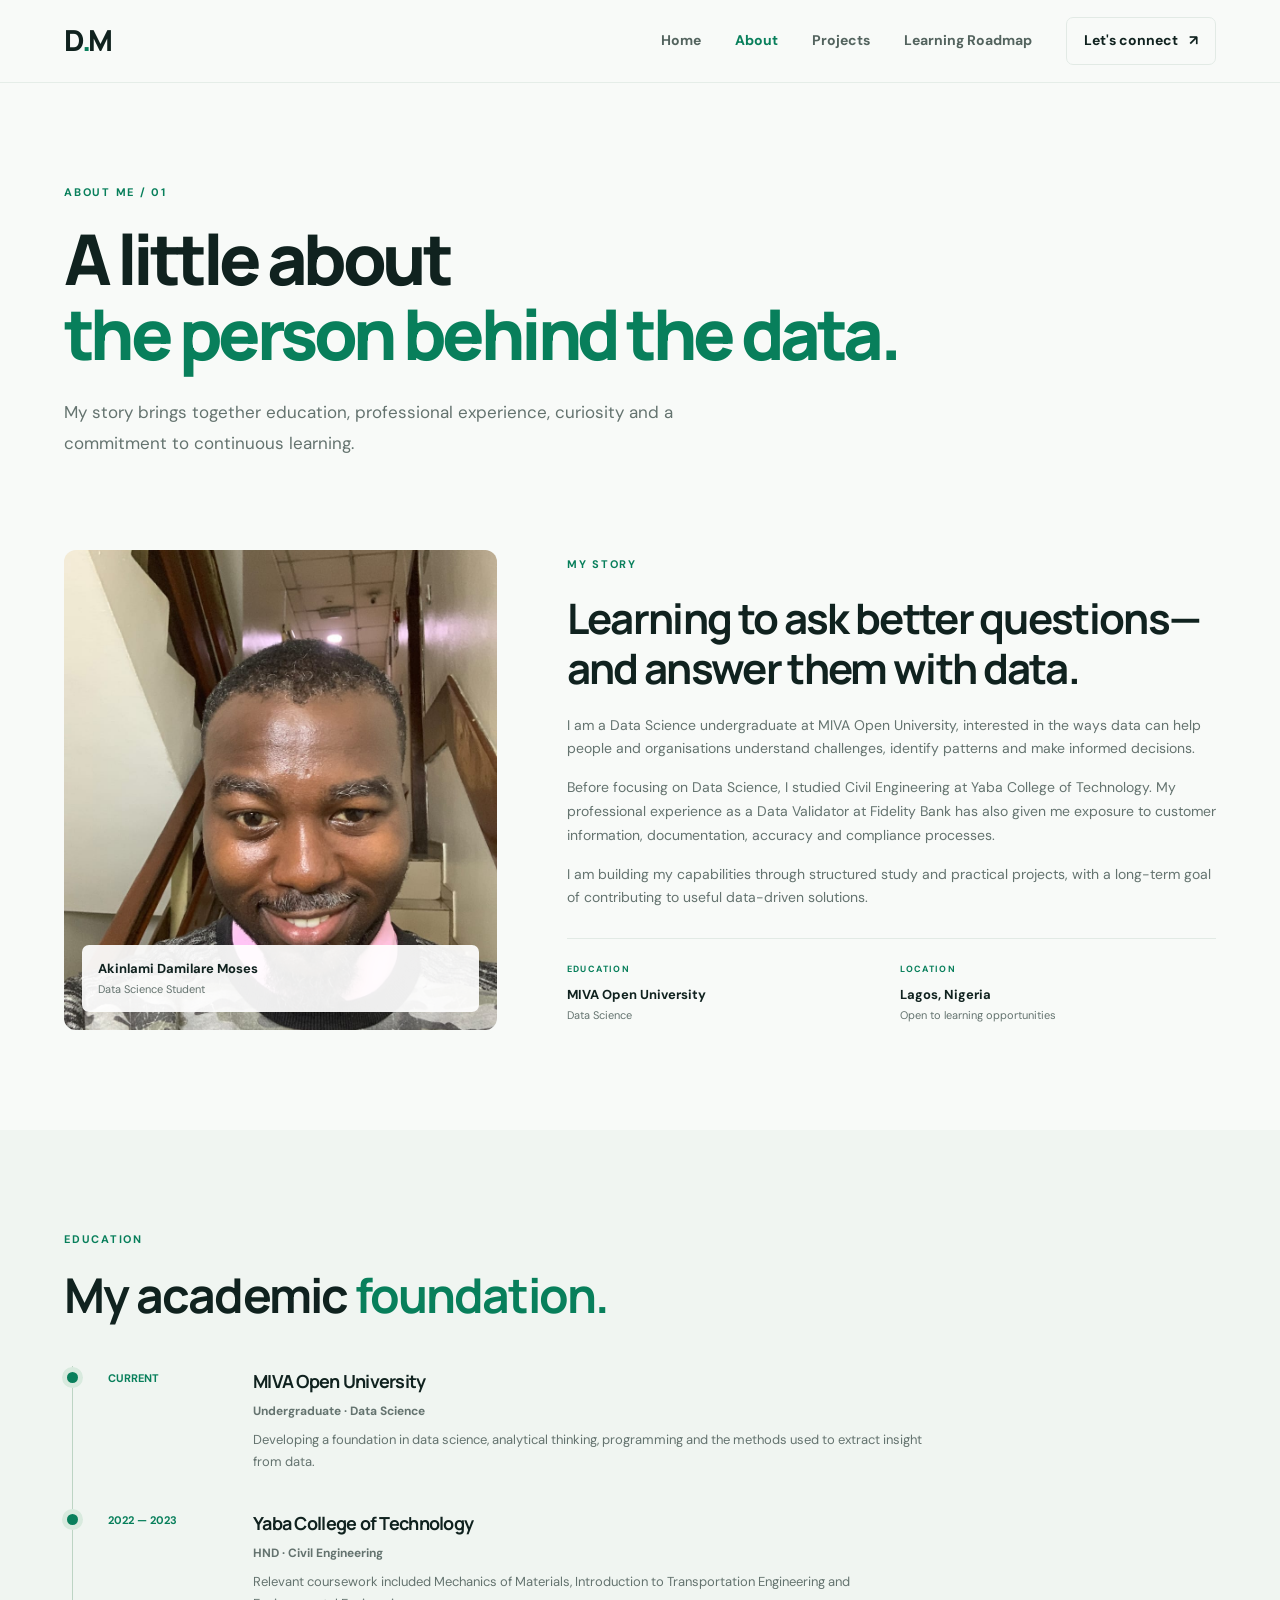
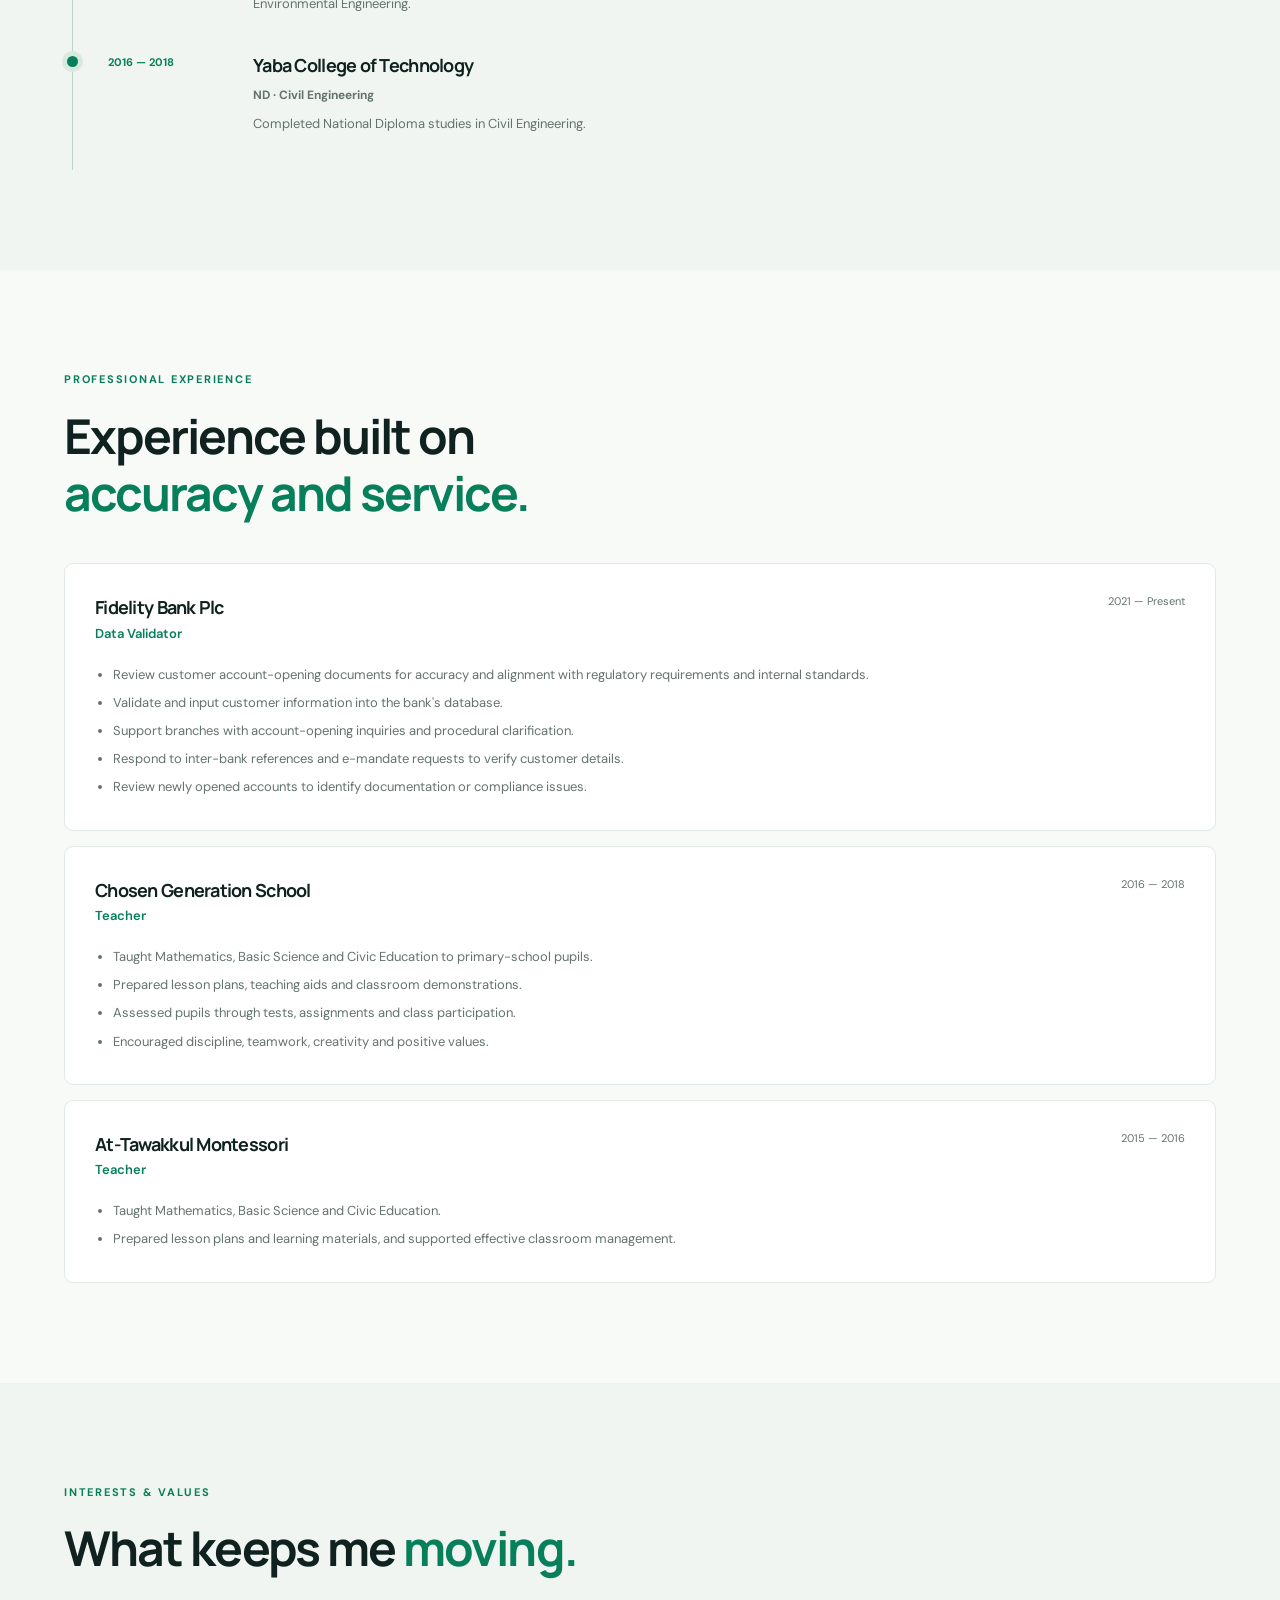
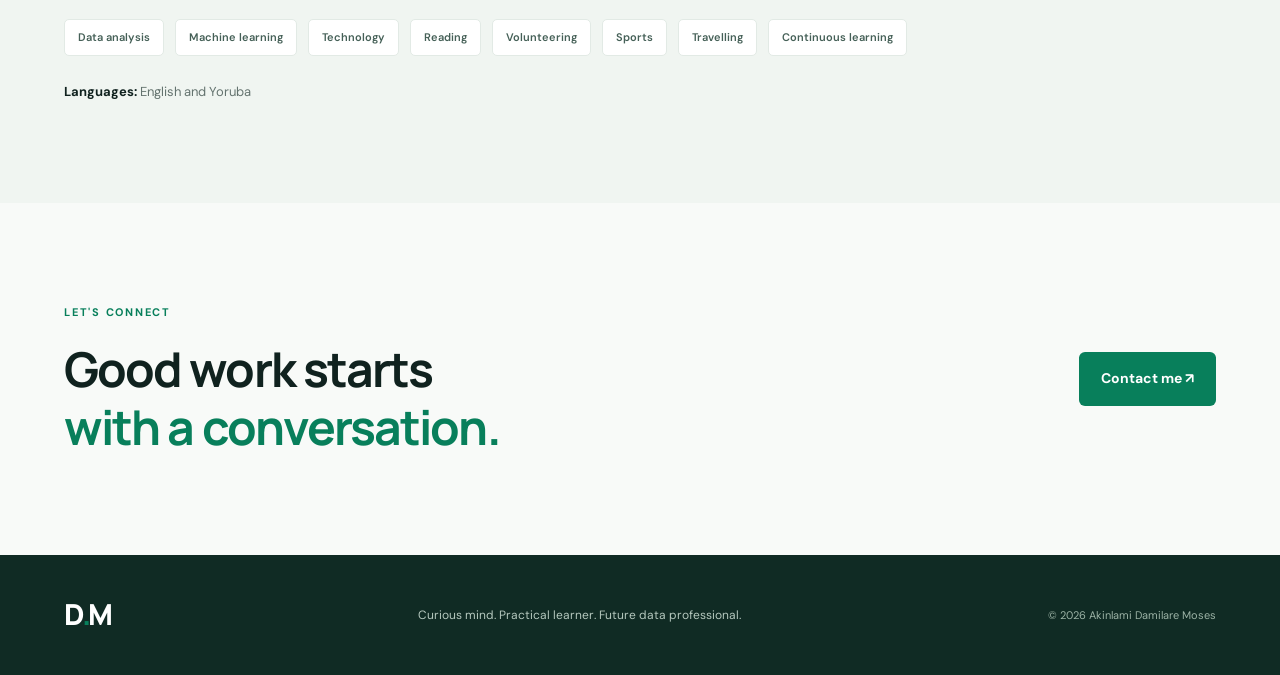
==== about.html @ 0ba582ae "Portfolio" ====
<!DOCTYPE html>
<html lang="en"><head><meta charset="UTF-8"><meta name="viewport" content="width=device-width, initial-scale=1.0">
<title>About | Akinlami Damilare Moses</title><link rel="preconnect" href="https://fonts.googleapis.com"><link rel="preconnect" href="https://fonts.gstatic.com" crossorigin>
<link href="https://fonts.googleapis.com/css2?family=DM+Sans:wght@400;500;600;700&family=Manrope:wght@400;500;600;700;800&display=swap" rel="stylesheet"><link rel="stylesheet" href="css/style.css"></head>
<body><header class="site-header"><div class="container nav-wrap"><a class="brand" href="index.html">D<span>.</span>M</a><button class="menu-toggle" aria-label="Toggle navigation" aria-expanded="false"><span></span><span></span><span></span></button><nav class="main-nav"><a href="index.html">Home</a><a class="active" href="about.html">About</a><a href="projects.html">Projects</a><a href="planner.html">Learning Roadmap</a><a class="nav-cta" href="contact.html">Let's connect <span>↗</span></a></nav></div></header>
<main><section class="page-intro container"><p class="eyebrow">ABOUT ME / 01</p><h1>A little about<br><span>the person behind the data.</span></h1><p class="page-lead">My story brings together education, professional experience, curiosity and a commitment to continuous learning.</p></section>
<section class="section container about-layout"><div class="about-photo"><img src="images/profile.jpg" alt="Akinlami Damilare Moses" onerror="this.style.display='none';this.parentElement.classList.add('photo-placeholder')"><span class="photo-initials">DM</span><div class="photo-caption">Akinlami Damilare Moses <small>Data Science Student</small></div></div><div class="about-copy"><p class="eyebrow">MY STORY</p><h2>Learning to ask better questions—and answer them with data.</h2><p>I am a Data Science undergraduate at MIVA Open University, interested in the ways data can help people and organisations understand challenges, identify patterns and make informed decisions.</p><p>Before focusing on Data Science, I studied Civil Engineering at Yaba College of Technology. My professional experience as a Data Validator at Fidelity Bank has also given me exposure to customer information, documentation, accuracy and compliance processes.</p><p>I am building my capabilities through structured study and practical projects, with a long-term goal of contributing to useful data-driven solutions.</p><div class="quick-facts"><div><small>EDUCATION</small><b>MIVA Open University</b><span>Data Science</span></div><div><small>LOCATION</small><b>Lagos, Nigeria</b><span>Open to learning opportunities</span></div></div></div></section>
<section class="section section-muted"><div class="container"><div class="section-heading"><div><p class="eyebrow">EDUCATION</p><h2>My academic <span>foundation.</span></h2></div></div><div class="timeline">
<article class="timeline-item"><span class="timeline-date">CURRENT</span><div><h3>MIVA Open University</h3><p class="timeline-role">Undergraduate · Data Science</p><p>Developing a foundation in data science, analytical thinking, programming and the methods used to extract insight from data.</p></div></article>
<article class="timeline-item"><span class="timeline-date">2022 — 2023</span><div><h3>Yaba College of Technology</h3><p class="timeline-role">HND · Civil Engineering</p><p>Relevant coursework included Mechanics of Materials, Introduction to Transportation Engineering and Environmental Engineering.</p></div></article>
<article class="timeline-item"><span class="timeline-date">2016 — 2018</span><div><h3>Yaba College of Technology</h3><p class="timeline-role">ND · Civil Engineering</p><p>Completed National Diploma studies in Civil Engineering.</p></div></article>
</div></div></section>
<section class="section container"><div class="section-heading"><div><p class="eyebrow">PROFESSIONAL EXPERIENCE</p><h2>Experience built on<br><span>accuracy and service.</span></h2></div></div>
<div class="experience-list">
<article class="experience-card"><div class="experience-top"><div><h3>Fidelity Bank Plc</h3><p>Data Validator</p></div><span>2021 — Present</span></div><ul><li>Review customer account-opening documents for accuracy and alignment with regulatory requirements and internal standards.</li><li>Validate and input customer information into the bank's database.</li><li>Support branches with account-opening inquiries and procedural clarification.</li><li>Respond to inter-bank references and e-mandate requests to verify customer details.</li><li>Review newly opened accounts to identify documentation or compliance issues.</li></ul></article>
<article class="experience-card"><div class="experience-top"><div><h3>Chosen Generation School</h3><p>Teacher</p></div><span>2016 — 2018</span></div><ul><li>Taught Mathematics, Basic Science and Civic Education to primary-school pupils.</li><li>Prepared lesson plans, teaching aids and classroom demonstrations.</li><li>Assessed pupils through tests, assignments and class participation.</li><li>Encouraged discipline, teamwork, creativity and positive values.</li></ul></article>
<article class="experience-card"><div class="experience-top"><div><h3>At-Tawakkul Montessori</h3><p>Teacher</p></div><span>2015 — 2016</span></div><ul><li>Taught Mathematics, Basic Science and Civic Education.</li><li>Prepared lesson plans and learning materials, and supported effective classroom management.</li></ul></article>
</div></section>
<section class="section section-muted"><div class="container"><div class="section-heading"><div><p class="eyebrow">INTERESTS & VALUES</p><h2>What keeps me <span>moving.</span></h2></div></div><div class="chip-list"><span>Data analysis</span><span>Machine learning</span><span>Technology</span><span>Reading</span><span>Volunteering</span><span>Sports</span><span>Travelling</span><span>Continuous learning</span></div><p class="language-note"><b>Languages:</b> English and Yoruba</p></div></section>
<section class="section container cta-section"><div><p class="eyebrow">LET'S CONNECT</p><h2>Good work starts<br><span>with a conversation.</span></h2></div><a class="button button-primary" href="contact.html">Contact me ↗</a></section></main>
<footer class="site-footer"><div class="container footer-inner"><a class="brand footer-brand" href="index.html">D<span>.</span>M</a><p>Curious mind. Practical learner. Future data professional.</p><small>© <span class="year"></span> Akinlami Damilare Moses</small></div></footer><script src="js/script.js"></script></body></html>
---- css/style.css ----
@import url('https://fonts.googleapis.com/css2?family=DM+Sans:wght@400;500;600;700&family=Manrope:wght@400;500;600;700;800&display=swap');
:root{--ink:#10221f;--muted:#64736f;--green:#087f5b;--green-dark:#075b45;--mint:#eaf5ef;--paper:#f8faf8;--line:#e2eae5;--white:#fff;--amber:#e9a23b;--shadow:0 18px 55px rgba(16,34,31,.08)}
*{box-sizing:border-box;margin:0;padding:0}html{scroll-behavior:smooth}body{font-family:'DM Sans',sans-serif;color:var(--ink);background:var(--paper);line-height:1.7}h1,h2,h3,h4,.brand{font-family:Manrope,sans-serif;letter-spacing:-.04em}a{color:inherit;text-decoration:none}img{display:block;max-width:100%}.container{width:min(1160px,90%);margin-inline:auto}.site-header{position:sticky;top:0;z-index:20;background:rgba(248,250,248,.9);backdrop-filter:blur(18px);border-bottom:1px solid rgba(226,234,229,.8)}.nav-wrap{height:82px;display:flex;align-items:center;justify-content:space-between}.brand{font-size:29px;font-weight:800;color:var(--ink);letter-spacing:-.08em}.brand span{color:var(--green)}.main-nav{display:flex;align-items:center;gap:34px}.main-nav a{font-size:14px;font-weight:700;color:#53635e;transition:.2s}.main-nav a:hover,.main-nav a.active{color:var(--green)}.main-nav .nav-cta{padding:11px 17px;border:1px solid var(--line);border-radius:7px;color:var(--ink)}.nav-cta span,.button span{margin-left:8px}.menu-toggle{display:none;border:0;background:none;padding:8px}.menu-toggle span{display:block;width:24px;height:2px;background:var(--ink);margin:5px}
.hero{min-height:650px;display:grid;grid-template-columns:1.15fr .85fr;align-items:center;gap:60px;padding-block:85px 100px}.eyebrow{font-size:11px;font-weight:700;letter-spacing:.16em;color:var(--green);margin-bottom:19px}.status-dot{display:inline-block;width:8px;height:8px;border-radius:50%;background:#25a56e;margin-right:9px;box-shadow:0 0 0 4px #dcefe4}.hero h1,.page-intro h1{font-size:clamp(46px,6vw,76px);line-height:1.08;font-weight:800;letter-spacing:-.065em}.hero h1 span,.page-intro h1 span,.section-heading h2 span,.about-copy h2 span,.statement-inner h2 span,.cta-section h2 span,.roadmap-intro h2 span,.goals-layout h2 span,.contact-details h2 span,.skills-layout h2 span{color:var(--green)}.hero-lead,.page-lead{max-width:610px;color:var(--muted);font-size:17px;margin-top:25px;line-height:1.85}.hero-lead strong{color:var(--ink)}.hero-actions{display:flex;gap:13px;flex-wrap:wrap;margin-top:32px}.button{display:inline-flex;align-items:center;justify-content:center;padding:14px 21px;border-radius:6px;font-size:14px;font-weight:700;border:1px solid transparent;transition:.25s;cursor:pointer}.button-primary{background:var(--green);color:white}.button-primary:hover{background:var(--green-dark);transform:translateY(-2px);box-shadow:0 10px 24px #087f5b30}.button-secondary{border-color:#cbd8d0;color:var(--ink);background:transparent}.button-secondary:hover{border-color:var(--green);color:var(--green)}.hero-meta{display:flex;gap:15px;align-items:center;margin-top:48px;padding-top:20px;border-top:1px solid var(--line);font-size:12px;color:var(--muted)}.hero-meta b{color:var(--ink);font-weight:600}.hero-visual{position:relative;min-height:440px;display:grid;place-items:center}.photo-frame{position:relative;width:min(350px,78vw);height:410px;border-radius:180px 180px 18px 18px;background:linear-gradient(145deg,#dceee3,#a9cbb7);overflow:hidden;box-shadow:var(--shadow);z-index:2}.photo-frame img{width:100%;height:100%;object-fit:cover}.photo-placeholder{display:grid;place-items:center;background:linear-gradient(145deg,#dceee3,#a9cbb7)}.photo-initials{display:none;font-family:Manrope;font-size:80px;font-weight:800;color:#36785b}.photo-placeholder .photo-initials{display:block}.floating-note{position:absolute;z-index:3;bottom:38px;left:-25px;background:white;padding:15px 19px;border-radius:9px;box-shadow:var(--shadow);display:flex;align-items:center;gap:12px}.note-icon{width:35px;height:35px;border-radius:50%;display:grid;place-items:center;background:var(--mint);color:var(--green);font-size:21px}.floating-note b,.floating-note small{display:block}.floating-note b{font-size:12px}.floating-note small{font-size:10px;color:var(--muted)}.visual-orbit{position:absolute;border:1px solid #cfe0d5;border-radius:50%;z-index:1}.orbit-one{width:430px;height:430px}.orbit-two{width:490px;height:490px;border-style:dashed;opacity:.6}.trust-strip{background:#102b24;color:white}.strip-inner{min-height:82px;display:flex;align-items:center;justify-content:space-between;gap:20px}.strip-inner span{font-size:10px;letter-spacing:.15em;color:#9bb9a8}.strip-inner b{font-size:12px;font-weight:600}.strip-inner i{width:4px;height:4px;background:#4d8a6c;border-radius:50%}
.section{padding-block:100px}.section-heading{display:flex;align-items:end;justify-content:space-between;gap:30px;margin-bottom:42px}.section-heading h2,.roadmap-intro h2,.skills-layout h2,.goals-layout h2{font-size:clamp(34px,4vw,48px);line-height:1.18}.text-link{font-size:13px;color:var(--green);font-weight:700;padding-bottom:7px}.intro-grid{display:grid;grid-template-columns:repeat(3,1fr);gap:18px}.feature-card{background:white;border:1px solid var(--line);padding:30px;border-radius:10px;min-height:310px;box-shadow:0 8px 30px rgba(16,34,31,.035);transition:.25s}.feature-card:hover,.experience-card:hover{transform:translateY(-5px);box-shadow:var(--shadow)}.feature-dark{background:#102b24;color:white;border-color:#102b24}.card-index{font-size:10px;letter-spacing:.14em;color:#8ca79a}.feature-dark .card-index{color:#9cb6a8}.feature-symbol{font-size:38px;color:#b9d9c6;margin:28px 0 15px}.green-symbol{color:var(--green)}.amber-symbol{color:var(--amber)}.feature-card h3{font-size:20px;margin-bottom:12px}.feature-card p{font-size:13px;color:var(--muted);line-height:1.8}.feature-dark p{color:#c1d1c9}.feature-card a{display:inline-block;margin-top:23px;font-size:12px;font-weight:700;color:var(--green)}.feature-dark a{color:#b9d9c6}.statement-section{background:var(--mint);padding:95px 0}.statement-inner{max-width:850px}.statement-inner h2{font-size:clamp(30px,4vw,47px);line-height:1.3;letter-spacing:-.045em}.statement-inner>p:last-child{margin-top:20px;color:var(--muted);max-width:620px}.cta-section{display:flex;justify-content:space-between;align-items:center;gap:30px}.cta-section h2{font-size:clamp(34px,4vw,48px);line-height:1.2}
.site-footer{background:#102b24;color:white;padding:35px 0}.footer-inner{display:flex;align-items:center;justify-content:space-between;gap:20px}.footer-brand{color:white}.footer-inner p{font-size:12px;color:#b5c8be}.footer-inner small{font-size:11px;color:#9bb2a5}
.page-intro{padding-block:100px 65px}.page-intro h1{font-size:clamp(43px,6vw,70px)}.page-lead{max-width:670px}.about-layout{display:grid;grid-template-columns:.8fr 1.2fr;gap:70px;align-items:center;padding-top:25px}.about-photo{height:480px;position:relative;background:linear-gradient(145deg,#dceee3,#a9cbb7);border-radius:12px;overflow:hidden}.about-photo img{width:100%;height:100%;object-fit:cover}.about-photo .photo-initials{position:absolute;inset:0;display:none;place-items:center;font-size:100px}.about-photo.photo-placeholder .photo-initials{display:grid}.photo-caption{position:absolute;bottom:18px;left:18px;right:18px;padding:13px 16px;background:#ffffffeb;border-radius:7px;font-weight:700;font-size:13px}.photo-caption small{display:block;font-size:11px;font-weight:400;color:var(--muted)}.about-copy h2{font-size:clamp(30px,3.5vw,42px);line-height:1.2;margin-bottom:20px}.about-copy>p:not(.eyebrow){color:var(--muted);font-size:14px;margin-bottom:15px}.quick-facts{display:grid;grid-template-columns:1fr 1fr;gap:18px;margin-top:28px;padding-top:23px;border-top:1px solid var(--line)}.quick-facts small,.quick-facts b,.quick-facts span{display:block}.quick-facts small{font-size:9px;letter-spacing:.15em;color:var(--green);font-weight:700}.quick-facts b{font-size:13px;margin-top:6px}.quick-facts span{font-size:11px;color:var(--muted)}
.section-muted{background:#f0f5f1}.timeline{max-width:850px;border-left:1px solid #bdd4c4;margin-left:8px}.timeline-item{position:relative;padding:0 0 35px 35px;display:grid;grid-template-columns:125px 1fr;gap:20px}.timeline-item:before{content:'';position:absolute;left:-6px;top:6px;width:11px;height:11px;border-radius:50%;background:var(--green);box-shadow:0 0 0 5px #d8eade}.timeline-date{font-size:11px;font-weight:700;color:var(--green);padding-top:3px}.timeline-item h3,.experience-card h3{font-size:18px}.timeline-role{font-size:12px;font-weight:700;color:var(--muted);margin:4px 0 8px}.timeline-item p:last-child{font-size:13px;color:var(--muted)}.experience-list{display:grid;gap:15px}.experience-card{background:white;border:1px solid var(--line);padding:28px 30px;border-radius:9px;transition:.25s}.experience-top{display:flex;justify-content:space-between;gap:20px;margin-bottom:16px}.experience-top p{font-size:13px;color:var(--green);font-weight:600}.experience-top>span{font-size:11px;color:var(--muted);white-space:nowrap}.experience-card ul{padding-left:18px;color:var(--muted);font-size:13px}.experience-card li{padding:3px 0}.chip-list{display:flex;flex-wrap:wrap;gap:11px}.chip-list span,.tags span{padding:8px 13px;border-radius:5px;background:white;border:1px solid var(--line);font-size:11px;color:#456057;font-weight:600}.language-note{margin-top:25px;color:var(--muted);font-size:13px}.language-note b{color:var(--ink)}
.project-list{padding-top:20px;display:grid;gap:25px}.project-card{display:grid;grid-template-columns:.8fr 1.2fr;background:white;border:1px solid var(--line);border-radius:11px;overflow:hidden;box-shadow:0 8px 30px rgba(16,34,31,.035)}.project-visual{min-height:330px;position:relative;display:grid;place-items:center;overflow:hidden}.visual-loan{background:#e8f1eb}.visual-air{background:#eaf0f4}.visual-student{background:#f2eee5}.visual-label{position:absolute;top:20px;left:22px;font-size:9px;letter-spacing:.14em;font-weight:700;color:#577166}.visual-caption{position:absolute;bottom:20px;left:22px;font-family:Manrope;font-weight:800;font-size:24px;letter-spacing:-.05em;color:#27483b}.mock-chart{height:170px;width:65%;display:flex;align-items:end;justify-content:space-around;position:relative;border-bottom:1px solid #aac3b2}.chart-bar{width:13%;background:#4d9470;border-radius:4px 4px 0 0}.b1{height:35%}.b2{height:60%}.b3{height:48%}.b4{height:82%}.b5{height:68%}.chart-line{position:absolute;width:100%;height:2px;background:#e6a64b;top:40%;transform:rotate(-10deg)}.air-graphic{width:190px;height:190px;border:1px solid #b6cbd3;border-radius:50%;display:grid;place-items:center;position:relative}.air-ring{position:absolute;inset:18px;border:1px dashed #86aab8;border-radius:50%}.air-core{width:85px;height:85px;background:#3b7184;color:white;border-radius:50%;display:grid;place-items:center;font-family:Manrope;font-size:22px;font-weight:800}.air-point{position:absolute;width:12px;height:12px;border-radius:50%;background:#e5a24d}.p1{top:20px;left:50px}.p2{right:15px;top:85px}.p3{bottom:25px;left:38px}.dashboard-mock{width:75%;background:white;border-radius:8px;padding:13px;box-shadow:0 12px 30px #5b57401c}.dash-top{display:flex;gap:5px;margin-bottom:15px}.dash-top i{width:6px;height:6px;background:#9db5a4;border-radius:50%}.dash-metrics{display:flex;gap:8px}.dash-metrics b{height:42px;flex:1;background:#e4eee6;border-radius:4px}.dash-bottom{display:flex;gap:14px;margin-top:12px;height:100px}.dash-bars{flex:1;display:flex;align-items:end;gap:7px;border-bottom:1px solid #dce5de}.dash-bars i{flex:1;background:#5b9b75;border-radius:3px 3px 0 0}.dash-bars i:nth-child(1){height:45%}.dash-bars i:nth-child(2){height:75%}.dash-bars i:nth-child(3){height:55%}.dash-bars i:nth-child(4){height:90%}.dash-bars i:nth-child(5){height:68%}.dash-donut{width:85px;height:85px;border-radius:50%;background:conic-gradient(#478d68 0 68%,#e9bd73 68% 84%,#dce8de 84%)}.project-content{padding:38px 40px;align-self:center}.project-content h2{font-size:30px;line-height:1.2;margin-bottom:15px}.project-content>p:not(.eyebrow){font-size:13px;color:var(--muted);line-height:1.85}.tags{display:flex;flex-wrap:wrap;gap:8px;margin-top:20px}.tags span{background:var(--mint);border:0;color:#35644d}.project-links{display:flex;justify-content:space-between;align-items:center;gap:15px;border-top:1px solid var(--line);margin-top:25px;padding-top:16px}.project-links span{font-size:10px;color:#8a9690}.project-links a{font-size:11px;color:var(--green);font-weight:700}.skills-layout,.goals-layout{display:grid;grid-template-columns:.8fr 1.2fr;gap:70px;align-items:start}.muted-copy{color:var(--muted);font-size:14px;margin-top:20px;max-width:430px}.skill-groups{display:grid;grid-template-columns:1fr 1fr;gap:25px}.skill-groups>div{border-top:2px solid #bdd7c5;padding-top:15px}.skill-groups h3{font-size:14px;margin-bottom:7px}.skill-groups p{font-size:12px;color:var(--muted)}.future-panel{background:var(--mint);padding:45px;border-radius:10px;max-width:850px}.future-panel h2{font-size:30px;margin-bottom:10px}.future-panel>p:last-child{font-size:14px;color:var(--muted);max-width:680px}
.roadmap-intro{display:flex;justify-content:space-between;align-items:end;gap:50px;margin-bottom:45px}.roadmap-intro>p{max-width:370px;color:var(--muted);font-size:13px}.roadmap-list{border-top:1px solid var(--line)}.roadmap-step{display:grid;grid-template-columns:90px 1fr;gap:25px;padding:30px 0;border-bottom:1px solid var(--line)}.step-number{font-family:Manrope;font-size:38px;font-weight:800;color:#b6d0be;letter-spacing:-.06em}.step-status{font-size:9px;letter-spacing:.15em;font-weight:700;color:var(--green)}.step-body h3{font-size:22px;margin:5px 0}.step-body>p{font-size:13px;color:var(--muted);max-width:680px}.step-body .tags{margin-top:13px}.principle-grid{display:grid;grid-template-columns:1fr 1fr;gap:28px}.principle-grid article{background:white;padding:23px;border-radius:8px;border:1px solid var(--line)}.principle-grid b{font-size:11px;color:var(--green)}.principle-grid h3{font-size:17px;margin:7px 0}.principle-grid p{font-size:12px;color:var(--muted)}
.contact-layout{display:grid;grid-template-columns:.8fr 1.2fr;gap:70px;align-items:start;padding-top:20px}.contact-details h2{font-size:42px;line-height:1.15}.contact-detail{display:flex;align-items:center;gap:15px;padding:19px 0;border-bottom:1px solid var(--line)}.detail-icon{width:39px;height:39px;border-radius:7px;background:var(--mint);color:var(--green);display:grid;place-items:center;font-size:18px}.contact-detail>span:nth-child(2){flex:1}.contact-detail small,.contact-detail b{display:block}.contact-detail small{font-size:9px;letter-spacing:.13em;color:var(--muted)}.contact-detail b{font-size:12px;overflow-wrap:anywhere}.contact-detail>span:last-child{color:var(--green)}.availability-note{margin-top:25px;font-size:11px;color:var(--muted)}.contact-form{background:white;border:1px solid var(--line);border-radius:10px;padding:35px;box-shadow:var(--shadow)}.contact-form h2{font-size:24px;margin-bottom:25px}.contact-form label{display:block;font-size:11px;font-weight:700;margin:15px 0 6px}.contact-form input,.contact-form textarea{width:100%;border:1px solid #dce5de;border-radius:5px;padding:13px 14px;font:13px 'DM Sans',sans-serif;background:#fbfcfb;outline:none;resize:vertical}.contact-form input:focus,.contact-form textarea:focus{border-color:var(--green);box-shadow:0 0 0 3px #087f5b12}.form-submit{width:100%;margin-top:18px}.form-hint{font-size:10px;color:#8a9690;text-align:center;margin-top:10px}
@media(max-width:900px){.hero{grid-template-columns:1fr 1fr;gap:25px}.hero h1{font-size:54px}.intro-grid{grid-template-columns:1fr 1fr}.feature-card:last-child{grid-column:span 2}.about-layout,.skills-layout,.goals-layout,.contact-layout{gap:35px}.project-card{grid-template-columns:.85fr 1.15fr}.project-content{padding:28px}.strip-inner{flex-wrap:wrap;justify-content:center;padding-block:18px}.strip-inner span{width:100%;text-align:center}}
@media(max-width:700px){.nav-wrap{height:70px}.menu-toggle{display:block}.main-nav{display:none;position:absolute;top:70px;left:0;right:0;background:var(--paper);padding:20px 5%;border-bottom:1px solid var(--line);flex-direction:column;align-items:stretch;gap:18px}.main-nav.open{display:flex}.main-nav .nav-cta{text-align:center}.hero{grid-template-columns:1fr;padding-block:65px 80px;text-align:left}.hero-visual{min-height:390px;grid-row:1}.photo-frame{height:350px;width:290px}.orbit-one{width:360px;height:360px}.orbit-two{width:400px;height:400px}.floating-note{left:0;bottom:18px}.hero h1{font-size:clamp(43px,12vw,58px)}.hero-meta{align-items:flex-start;flex-direction:column;gap:4px;margin-top:30px}.section{padding-block:70px}.section-heading,.cta-section,.roadmap-intro{align-items:flex-start;flex-direction:column}.intro-grid{grid-template-columns:1fr}.feature-card:last-child{grid-column:auto}.page-intro{padding-block:70px 35px}.about-layout,.skills-layout,.goals-layout,.contact-layout{grid-template-columns:1fr}.about-photo{height:420px;max-width:420px;width:100%;margin:auto}.timeline-item{grid-template-columns:1fr;gap:5px}.project-card{grid-template-columns:1fr}.project-visual{min-height:260px}.project-content{padding:27px 23px}.skill-groups{grid-template-columns:1fr 1fr}.roadmap-step{grid-template-columns:55px 1fr;gap:15px}.step-number{font-size:29px}.principle-grid{grid-template-columns:1fr 1fr}.footer-inner{flex-direction:column;text-align:center}.quick-facts{grid-template-columns:1fr 1fr}}
@media(max-width:420px){.hero-visual{min-height:350px}.photo-frame{height:315px;width:255px}.orbit-one{width:310px;height:310px}.orbit-two{width:340px;height:340px}.floating-note{left:-5px}.hero-actions{flex-direction:column;align-items:stretch}.button{width:100%}.hero-meta b{font-size:11px}.skill-groups,.principle-grid{grid-template-columns:1fr}.experience-top{flex-direction:column;gap:5px}.project-links{align-items:flex-start;flex-direction:column}.contact-form{padding:25px 20px}.future-panel{padding:30px 23px}}
@media(prefers-reduced-motion:reduce){html{scroll-behavior:auto}*,*::before,*::after{animation-duration:.01ms!important;transition-duration:.01ms!important}}
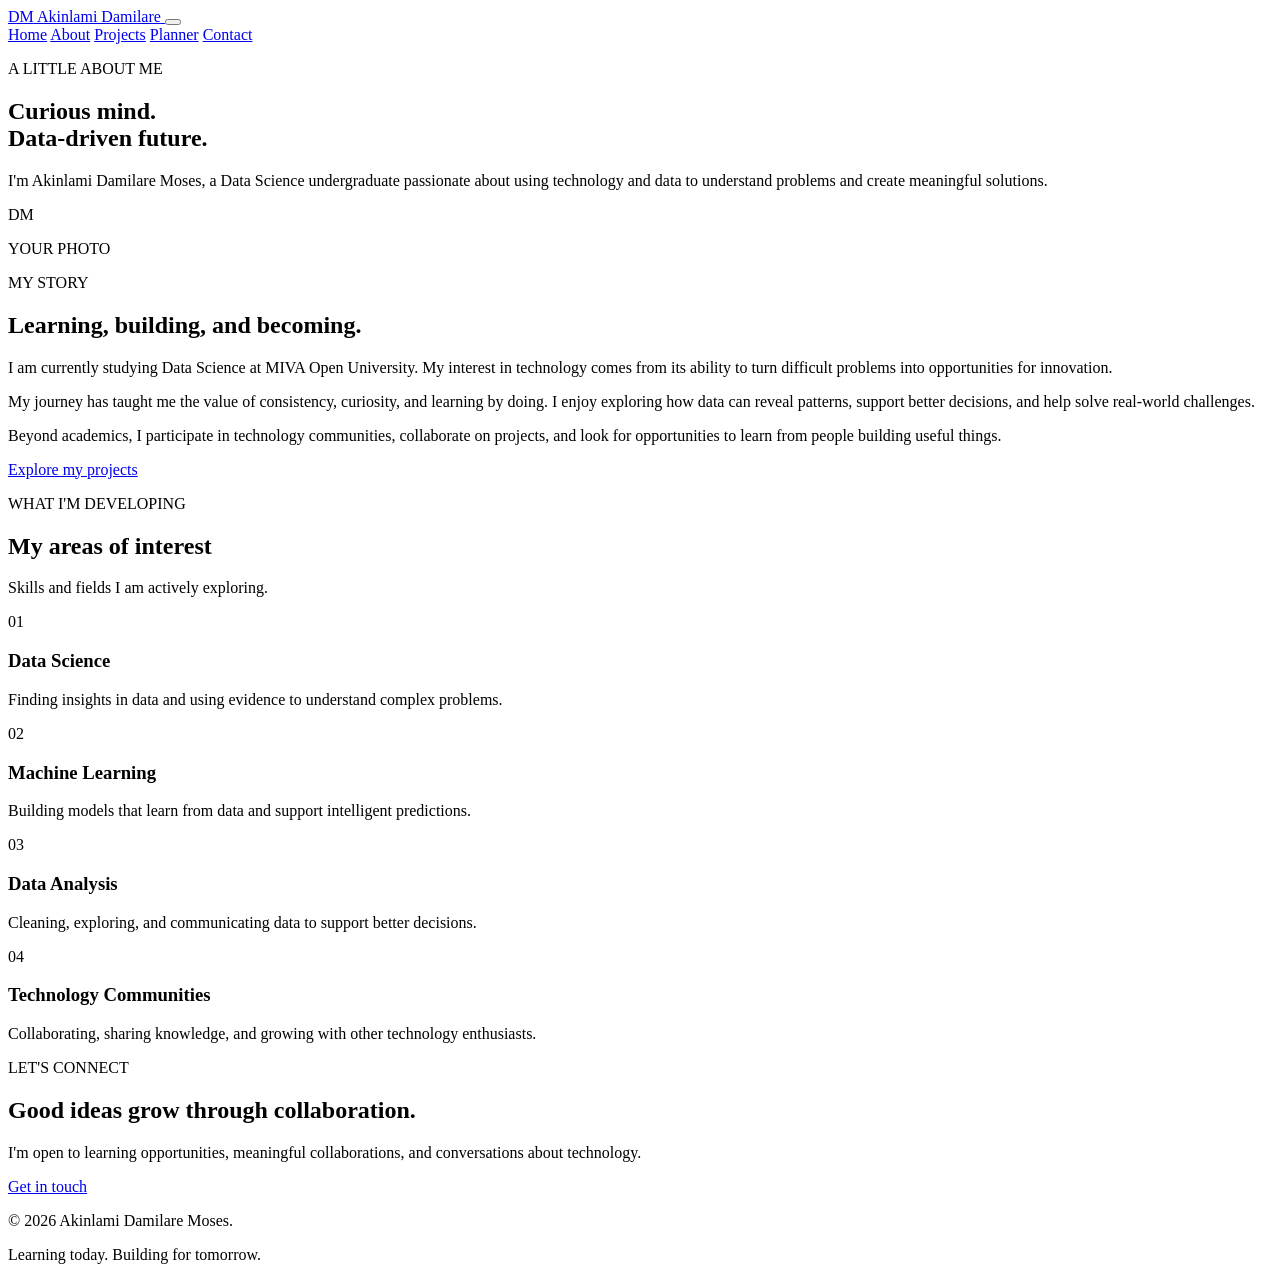
==== commit b8d14906: "Portfolio" ====
--- a/about.html
+++ b/about.html
@@ -1,21 +1,149 @@
+
 <!DOCTYPE html>
-<html lang="en"><head><meta charset="UTF-8"><meta name="viewport" content="width=device-width, initial-scale=1.0">
-<title>About | Akinlami Damilare Moses</title><link rel="preconnect" href="https://fonts.googleapis.com"><link rel="preconnect" href="https://fonts.gstatic.com" crossorigin>
-<link href="https://fonts.googleapis.com/css2?family=DM+Sans:wght@400;500;600;700&family=Manrope:wght@400;500;600;700;800&display=swap" rel="stylesheet"><link rel="stylesheet" href="css/style.css"></head>
-<body><header class="site-header"><div class="container nav-wrap"><a class="brand" href="index.html">D<span>.</span>M</a><button class="menu-toggle" aria-label="Toggle navigation" aria-expanded="false"><span></span><span></span><span></span></button><nav class="main-nav"><a href="index.html">Home</a><a class="active" href="about.html">About</a><a href="projects.html">Projects</a><a href="planner.html">Learning Roadmap</a><a class="nav-cta" href="contact.html">Let's connect <span>↗</span></a></nav></div></header>
-<main><section class="page-intro container"><p class="eyebrow">ABOUT ME / 01</p><h1>A little about<br><span>the person behind the data.</span></h1><p class="page-lead">My story brings together education, professional experience, curiosity and a commitment to continuous learning.</p></section>
-<section class="section container about-layout"><div class="about-photo"><img src="images/profile.jpg" alt="Akinlami Damilare Moses" onerror="this.style.display='none';this.parentElement.classList.add('photo-placeholder')"><span class="photo-initials">DM</span><div class="photo-caption">Akinlami Damilare Moses <small>Data Science Student</small></div></div><div class="about-copy"><p class="eyebrow">MY STORY</p><h2>Learning to ask better questions—and answer them with data.</h2><p>I am a Data Science undergraduate at MIVA Open University, interested in the ways data can help people and organisations understand challenges, identify patterns and make informed decisions.</p><p>Before focusing on Data Science, I studied Civil Engineering at Yaba College of Technology. My professional experience as a Data Validator at Fidelity Bank has also given me exposure to customer information, documentation, accuracy and compliance processes.</p><p>I am building my capabilities through structured study and practical projects, with a long-term goal of contributing to useful data-driven solutions.</p><div class="quick-facts"><div><small>EDUCATION</small><b>MIVA Open University</b><span>Data Science</span></div><div><small>LOCATION</small><b>Lagos, Nigeria</b><span>Open to learning opportunities</span></div></div></div></section>
-<section class="section section-muted"><div class="container"><div class="section-heading"><div><p class="eyebrow">EDUCATION</p><h2>My academic <span>foundation.</span></h2></div></div><div class="timeline">
-<article class="timeline-item"><span class="timeline-date">CURRENT</span><div><h3>MIVA Open University</h3><p class="timeline-role">Undergraduate · Data Science</p><p>Developing a foundation in data science, analytical thinking, programming and the methods used to extract insight from data.</p></div></article>
-<article class="timeline-item"><span class="timeline-date">2022 — 2023</span><div><h3>Yaba College of Technology</h3><p class="timeline-role">HND · Civil Engineering</p><p>Relevant coursework included Mechanics of Materials, Introduction to Transportation Engineering and Environmental Engineering.</p></div></article>
-<article class="timeline-item"><span class="timeline-date">2016 — 2018</span><div><h3>Yaba College of Technology</h3><p class="timeline-role">ND · Civil Engineering</p><p>Completed National Diploma studies in Civil Engineering.</p></div></article>
-</div></div></section>
-<section class="section container"><div class="section-heading"><div><p class="eyebrow">PROFESSIONAL EXPERIENCE</p><h2>Experience built on<br><span>accuracy and service.</span></h2></div></div>
-<div class="experience-list">
-<article class="experience-card"><div class="experience-top"><div><h3>Fidelity Bank Plc</h3><p>Data Validator</p></div><span>2021 — Present</span></div><ul><li>Review customer account-opening documents for accuracy and alignment with regulatory requirements and internal standards.</li><li>Validate and input customer information into the bank's database.</li><li>Support branches with account-opening inquiries and procedural clarification.</li><li>Respond to inter-bank references and e-mandate requests to verify customer details.</li><li>Review newly opened accounts to identify documentation or compliance issues.</li></ul></article>
-<article class="experience-card"><div class="experience-top"><div><h3>Chosen Generation School</h3><p>Teacher</p></div><span>2016 — 2018</span></div><ul><li>Taught Mathematics, Basic Science and Civic Education to primary-school pupils.</li><li>Prepared lesson plans, teaching aids and classroom demonstrations.</li><li>Assessed pupils through tests, assignments and class participation.</li><li>Encouraged discipline, teamwork, creativity and positive values.</li></ul></article>
-<article class="experience-card"><div class="experience-top"><div><h3>At-Tawakkul Montessori</h3><p>Teacher</p></div><span>2015 — 2016</span></div><ul><li>Taught Mathematics, Basic Science and Civic Education.</li><li>Prepared lesson plans and learning materials, and supported effective classroom management.</li></ul></article>
-</div></section>
-<section class="section section-muted"><div class="container"><div class="section-heading"><div><p class="eyebrow">INTERESTS & VALUES</p><h2>What keeps me <span>moving.</span></h2></div></div><div class="chip-list"><span>Data analysis</span><span>Machine learning</span><span>Technology</span><span>Reading</span><span>Volunteering</span><span>Sports</span><span>Travelling</span><span>Continuous learning</span></div><p class="language-note"><b>Languages:</b> English and Yoruba</p></div></section>
-<section class="section container cta-section"><div><p class="eyebrow">LET'S CONNECT</p><h2>Good work starts<br><span>with a conversation.</span></h2></div><a class="button button-primary" href="contact.html">Contact me ↗</a></section></main>
-<footer class="site-footer"><div class="container footer-inner"><a class="brand footer-brand" href="index.html">D<span>.</span>M</a><p>Curious mind. Practical learner. Future data professional.</p><small>© <span class="year"></span> Akinlami Damilare Moses</small></div></footer><script src="js/script.js"></script></body></html>+<html lang="en">
+<head>
+    <meta charset="UTF-8">
+    <meta name="viewport" content="width=device-width, initial-scale=1.0">
+    <meta name="description" content="Learn more about Akinlami Damilare Moses, a Data Science student and aspiring data professional.">
+
+    <title>About | Akinlami Damilare Moses</title>
+
+    <link rel="preconnect" href="https://fonts.googleapis.com">
+    <link rel="preconnect" href="https://fonts.gstatic.com" crossorigin>
+    <link href="https://fonts.googleapis.com/css2?family=DM+Sans:wght@400;500;600;700&family=Manrope:wght@400;500;600;700;800&display=swap" rel="stylesheet">
+
+    <link rel="stylesheet" href="css/style.css">
+    <script src="js/script.js" defer></script>
+</head>
+<body>
+
+<header class="site-header">
+    <div class="container nav-wrap">
+        <a href="index.html" class="brand">
+            <span class="brand-mark">DM</span>
+            <span>Akinlami Damilare</span>
+        </a>
+
+        <button class="menu-toggle" aria-label="Open navigation" aria-expanded="false">
+            <span></span>
+            <span></span>
+        </button>
+
+        <nav class="main-nav">
+            <a href="index.html">Home</a>
+            <a href="about.html" class="active">About</a>
+            <a href="projects.html">Projects</a>
+            <a href="planner.html">Planner</a>
+            <a href="contact.html" class="nav-contact">Contact</a>
+        </nav>
+    </div>
+</header>
+
+<main>
+    <section class="page-hero">
+        <div class="container">
+            <p class="eyebrow">A LITTLE ABOUT ME</p>
+            <h1>Curious mind.<br><span class="text-green">Data-driven future.</span></h1>
+            <p class="page-intro">
+                I'm Akinlami Damilare Moses, a Data Science undergraduate
+                passionate about using technology and data to understand
+                problems and create meaningful solutions.
+            </p>
+        </div>
+    </section>
+
+    <section class="section">
+        <div class="container about-layout">
+            <div class="about-image">
+                <!-- Replace this placeholder with your photo later -->
+                <div class="photo-placeholder">
+                    <span>DM</span>
+                    <p>YOUR PHOTO</p>
+                </div>
+            </div>
+
+            <div class="about-content">
+                <p class="eyebrow">MY STORY</p>
+                <h2>Learning, building, and becoming.</h2>
+
+                <p>
+                    I am currently studying Data Science at MIVA Open University.
+                    My interest in technology comes from its ability to turn
+                    difficult problems into opportunities for innovation.
+                </p>
+
+                <p>
+                    My journey has taught me the value of consistency,
+                    curiosity, and learning by doing. I enjoy exploring
+                    how data can reveal patterns, support better decisions,
+                    and help solve real-world challenges.
+                </p>
+
+                <p>
+                    Beyond academics, I participate in technology communities,
+                    collaborate on projects, and look for opportunities to
+                    learn from people building useful things.
+                </p>
+
+                <a href="projects.html" class="btn btn-primary">Explore my projects</a>
+            </div>
+        </div>
+    </section>
+
+    <section class="section section-soft">
+        <div class="container">
+            <div class="section-heading">
+                <p class="eyebrow">WHAT I'M DEVELOPING</p>
+                <h2>My areas of interest</h2>
+                <p>Skills and fields I am actively exploring.</p>
+            </div>
+
+            <div class="interest-grid">
+                <article class="interest-card">
+                    <span class="card-number">01</span>
+                    <h3>Data Science</h3>
+                    <p>Finding insights in data and using evidence to understand complex problems.</p>
+                </article>
+
+                <article class="interest-card">
+                    <span class="card-number">02</span>
+                    <h3>Machine Learning</h3>
+                    <p>Building models that learn from data and support intelligent predictions.</p>
+                </article>
+
+                <article class="interest-card">
+                    <span class="card-number">03</span>
+                    <h3>Data Analysis</h3>
+                    <p>Cleaning, exploring, and communicating data to support better decisions.</p>
+                </article>
+
+                <article class="interest-card">
+                    <span class="card-number">04</span>
+                    <h3>Technology Communities</h3>
+                    <p>Collaborating, sharing knowledge, and growing with other technology enthusiasts.</p>
+                </article>
+            </div>
+        </div>
+    </section>
+
+    <section class="section">
+        <div class="container">
+            <div class="cta-panel">
+                <p class="eyebrow">LET'S CONNECT</p>
+                <h2>Good ideas grow through collaboration.</h2>
+                <p>I'm open to learning opportunities, meaningful collaborations, and conversations about technology.</p>
+                <a href="contact.html" class="btn btn-light">Get in touch</a>
+            </div>
+        </div>
+    </section>
+</main>
+
+<footer class="site-footer">
+    <div class="container footer-content">
+        <p>© <span class="year"></span> Akinlami Damilare Moses.</p>
+        <p>Learning today. Building for tomorrow.</p>
+    </div>
+</footer>
+
+</body>
+</html>
--- a/css/style.css
+++ b/css/style.css
@@ -1,15 +1,215 @@
-@import url('https://fonts.googleapis.com/css2?family=DM+Sans:wght@400;500;600;700&family=Manrope:wght@400;500;600;700;800&display=swap');
-:root{--ink:#10221f;--muted:#64736f;--green:#087f5b;--green-dark:#075b45;--mint:#eaf5ef;--paper:#f8faf8;--line:#e2eae5;--white:#fff;--amber:#e9a23b;--shadow:0 18px 55px rgba(16,34,31,.08)}
-*{box-sizing:border-box;margin:0;padding:0}html{scroll-behavior:smooth}body{font-family:'DM Sans',sans-serif;color:var(--ink);background:var(--paper);line-height:1.7}h1,h2,h3,h4,.brand{font-family:Manrope,sans-serif;letter-spacing:-.04em}a{color:inherit;text-decoration:none}img{display:block;max-width:100%}.container{width:min(1160px,90%);margin-inline:auto}.site-header{position:sticky;top:0;z-index:20;background:rgba(248,250,248,.9);backdrop-filter:blur(18px);border-bottom:1px solid rgba(226,234,229,.8)}.nav-wrap{height:82px;display:flex;align-items:center;justify-content:space-between}.brand{font-size:29px;font-weight:800;color:var(--ink);letter-spacing:-.08em}.brand span{color:var(--green)}.main-nav{display:flex;align-items:center;gap:34px}.main-nav a{font-size:14px;font-weight:700;color:#53635e;transition:.2s}.main-nav a:hover,.main-nav a.active{color:var(--green)}.main-nav .nav-cta{padding:11px 17px;border:1px solid var(--line);border-radius:7px;color:var(--ink)}.nav-cta span,.button span{margin-left:8px}.menu-toggle{display:none;border:0;background:none;padding:8px}.menu-toggle span{display:block;width:24px;height:2px;background:var(--ink);margin:5px}
-.hero{min-height:650px;display:grid;grid-template-columns:1.15fr .85fr;align-items:center;gap:60px;padding-block:85px 100px}.eyebrow{font-size:11px;font-weight:700;letter-spacing:.16em;color:var(--green);margin-bottom:19px}.status-dot{display:inline-block;width:8px;height:8px;border-radius:50%;background:#25a56e;margin-right:9px;box-shadow:0 0 0 4px #dcefe4}.hero h1,.page-intro h1{font-size:clamp(46px,6vw,76px);line-height:1.08;font-weight:800;letter-spacing:-.065em}.hero h1 span,.page-intro h1 span,.section-heading h2 span,.about-copy h2 span,.statement-inner h2 span,.cta-section h2 span,.roadmap-intro h2 span,.goals-layout h2 span,.contact-details h2 span,.skills-layout h2 span{color:var(--green)}.hero-lead,.page-lead{max-width:610px;color:var(--muted);font-size:17px;margin-top:25px;line-height:1.85}.hero-lead strong{color:var(--ink)}.hero-actions{display:flex;gap:13px;flex-wrap:wrap;margin-top:32px}.button{display:inline-flex;align-items:center;justify-content:center;padding:14px 21px;border-radius:6px;font-size:14px;font-weight:700;border:1px solid transparent;transition:.25s;cursor:pointer}.button-primary{background:var(--green);color:white}.button-primary:hover{background:var(--green-dark);transform:translateY(-2px);box-shadow:0 10px 24px #087f5b30}.button-secondary{border-color:#cbd8d0;color:var(--ink);background:transparent}.button-secondary:hover{border-color:var(--green);color:var(--green)}.hero-meta{display:flex;gap:15px;align-items:center;margin-top:48px;padding-top:20px;border-top:1px solid var(--line);font-size:12px;color:var(--muted)}.hero-meta b{color:var(--ink);font-weight:600}.hero-visual{position:relative;min-height:440px;display:grid;place-items:center}.photo-frame{position:relative;width:min(350px,78vw);height:410px;border-radius:180px 180px 18px 18px;background:linear-gradient(145deg,#dceee3,#a9cbb7);overflow:hidden;box-shadow:var(--shadow);z-index:2}.photo-frame img{width:100%;height:100%;object-fit:cover}.photo-placeholder{display:grid;place-items:center;background:linear-gradient(145deg,#dceee3,#a9cbb7)}.photo-initials{display:none;font-family:Manrope;font-size:80px;font-weight:800;color:#36785b}.photo-placeholder .photo-initials{display:block}.floating-note{position:absolute;z-index:3;bottom:38px;left:-25px;background:white;padding:15px 19px;border-radius:9px;box-shadow:var(--shadow);display:flex;align-items:center;gap:12px}.note-icon{width:35px;height:35px;border-radius:50%;display:grid;place-items:center;background:var(--mint);color:var(--green);font-size:21px}.floating-note b,.floating-note small{display:block}.floating-note b{font-size:12px}.floating-note small{font-size:10px;color:var(--muted)}.visual-orbit{position:absolute;border:1px solid #cfe0d5;border-radius:50%;z-index:1}.orbit-one{width:430px;height:430px}.orbit-two{width:490px;height:490px;border-style:dashed;opacity:.6}.trust-strip{background:#102b24;color:white}.strip-inner{min-height:82px;display:flex;align-items:center;justify-content:space-between;gap:20px}.strip-inner span{font-size:10px;letter-spacing:.15em;color:#9bb9a8}.strip-inner b{font-size:12px;font-weight:600}.strip-inner i{width:4px;height:4px;background:#4d8a6c;border-radius:50%}
-.section{padding-block:100px}.section-heading{display:flex;align-items:end;justify-content:space-between;gap:30px;margin-bottom:42px}.section-heading h2,.roadmap-intro h2,.skills-layout h2,.goals-layout h2{font-size:clamp(34px,4vw,48px);line-height:1.18}.text-link{font-size:13px;color:var(--green);font-weight:700;padding-bottom:7px}.intro-grid{display:grid;grid-template-columns:repeat(3,1fr);gap:18px}.feature-card{background:white;border:1px solid var(--line);padding:30px;border-radius:10px;min-height:310px;box-shadow:0 8px 30px rgba(16,34,31,.035);transition:.25s}.feature-card:hover,.experience-card:hover{transform:translateY(-5px);box-shadow:var(--shadow)}.feature-dark{background:#102b24;color:white;border-color:#102b24}.card-index{font-size:10px;letter-spacing:.14em;color:#8ca79a}.feature-dark .card-index{color:#9cb6a8}.feature-symbol{font-size:38px;color:#b9d9c6;margin:28px 0 15px}.green-symbol{color:var(--green)}.amber-symbol{color:var(--amber)}.feature-card h3{font-size:20px;margin-bottom:12px}.feature-card p{font-size:13px;color:var(--muted);line-height:1.8}.feature-dark p{color:#c1d1c9}.feature-card a{display:inline-block;margin-top:23px;font-size:12px;font-weight:700;color:var(--green)}.feature-dark a{color:#b9d9c6}.statement-section{background:var(--mint);padding:95px 0}.statement-inner{max-width:850px}.statement-inner h2{font-size:clamp(30px,4vw,47px);line-height:1.3;letter-spacing:-.045em}.statement-inner>p:last-child{margin-top:20px;color:var(--muted);max-width:620px}.cta-section{display:flex;justify-content:space-between;align-items:center;gap:30px}.cta-section h2{font-size:clamp(34px,4vw,48px);line-height:1.2}
-.site-footer{background:#102b24;color:white;padding:35px 0}.footer-inner{display:flex;align-items:center;justify-content:space-between;gap:20px}.footer-brand{color:white}.footer-inner p{font-size:12px;color:#b5c8be}.footer-inner small{font-size:11px;color:#9bb2a5}
-.page-intro{padding-block:100px 65px}.page-intro h1{font-size:clamp(43px,6vw,70px)}.page-lead{max-width:670px}.about-layout{display:grid;grid-template-columns:.8fr 1.2fr;gap:70px;align-items:center;padding-top:25px}.about-photo{height:480px;position:relative;background:linear-gradient(145deg,#dceee3,#a9cbb7);border-radius:12px;overflow:hidden}.about-photo img{width:100%;height:100%;object-fit:cover}.about-photo .photo-initials{position:absolute;inset:0;display:none;place-items:center;font-size:100px}.about-photo.photo-placeholder .photo-initials{display:grid}.photo-caption{position:absolute;bottom:18px;left:18px;right:18px;padding:13px 16px;background:#ffffffeb;border-radius:7px;font-weight:700;font-size:13px}.photo-caption small{display:block;font-size:11px;font-weight:400;color:var(--muted)}.about-copy h2{font-size:clamp(30px,3.5vw,42px);line-height:1.2;margin-bottom:20px}.about-copy>p:not(.eyebrow){color:var(--muted);font-size:14px;margin-bottom:15px}.quick-facts{display:grid;grid-template-columns:1fr 1fr;gap:18px;margin-top:28px;padding-top:23px;border-top:1px solid var(--line)}.quick-facts small,.quick-facts b,.quick-facts span{display:block}.quick-facts small{font-size:9px;letter-spacing:.15em;color:var(--green);font-weight:700}.quick-facts b{font-size:13px;margin-top:6px}.quick-facts span{font-size:11px;color:var(--muted)}
-.section-muted{background:#f0f5f1}.timeline{max-width:850px;border-left:1px solid #bdd4c4;margin-left:8px}.timeline-item{position:relative;padding:0 0 35px 35px;display:grid;grid-template-columns:125px 1fr;gap:20px}.timeline-item:before{content:'';position:absolute;left:-6px;top:6px;width:11px;height:11px;border-radius:50%;background:var(--green);box-shadow:0 0 0 5px #d8eade}.timeline-date{font-size:11px;font-weight:700;color:var(--green);padding-top:3px}.timeline-item h3,.experience-card h3{font-size:18px}.timeline-role{font-size:12px;font-weight:700;color:var(--muted);margin:4px 0 8px}.timeline-item p:last-child{font-size:13px;color:var(--muted)}.experience-list{display:grid;gap:15px}.experience-card{background:white;border:1px solid var(--line);padding:28px 30px;border-radius:9px;transition:.25s}.experience-top{display:flex;justify-content:space-between;gap:20px;margin-bottom:16px}.experience-top p{font-size:13px;color:var(--green);font-weight:600}.experience-top>span{font-size:11px;color:var(--muted);white-space:nowrap}.experience-card ul{padding-left:18px;color:var(--muted);font-size:13px}.experience-card li{padding:3px 0}.chip-list{display:flex;flex-wrap:wrap;gap:11px}.chip-list span,.tags span{padding:8px 13px;border-radius:5px;background:white;border:1px solid var(--line);font-size:11px;color:#456057;font-weight:600}.language-note{margin-top:25px;color:var(--muted);font-size:13px}.language-note b{color:var(--ink)}
-.project-list{padding-top:20px;display:grid;gap:25px}.project-card{display:grid;grid-template-columns:.8fr 1.2fr;background:white;border:1px solid var(--line);border-radius:11px;overflow:hidden;box-shadow:0 8px 30px rgba(16,34,31,.035)}.project-visual{min-height:330px;position:relative;display:grid;place-items:center;overflow:hidden}.visual-loan{background:#e8f1eb}.visual-air{background:#eaf0f4}.visual-student{background:#f2eee5}.visual-label{position:absolute;top:20px;left:22px;font-size:9px;letter-spacing:.14em;font-weight:700;color:#577166}.visual-caption{position:absolute;bottom:20px;left:22px;font-family:Manrope;font-weight:800;font-size:24px;letter-spacing:-.05em;color:#27483b}.mock-chart{height:170px;width:65%;display:flex;align-items:end;justify-content:space-around;position:relative;border-bottom:1px solid #aac3b2}.chart-bar{width:13%;background:#4d9470;border-radius:4px 4px 0 0}.b1{height:35%}.b2{height:60%}.b3{height:48%}.b4{height:82%}.b5{height:68%}.chart-line{position:absolute;width:100%;height:2px;background:#e6a64b;top:40%;transform:rotate(-10deg)}.air-graphic{width:190px;height:190px;border:1px solid #b6cbd3;border-radius:50%;display:grid;place-items:center;position:relative}.air-ring{position:absolute;inset:18px;border:1px dashed #86aab8;border-radius:50%}.air-core{width:85px;height:85px;background:#3b7184;color:white;border-radius:50%;display:grid;place-items:center;font-family:Manrope;font-size:22px;font-weight:800}.air-point{position:absolute;width:12px;height:12px;border-radius:50%;background:#e5a24d}.p1{top:20px;left:50px}.p2{right:15px;top:85px}.p3{bottom:25px;left:38px}.dashboard-mock{width:75%;background:white;border-radius:8px;padding:13px;box-shadow:0 12px 30px #5b57401c}.dash-top{display:flex;gap:5px;margin-bottom:15px}.dash-top i{width:6px;height:6px;background:#9db5a4;border-radius:50%}.dash-metrics{display:flex;gap:8px}.dash-metrics b{height:42px;flex:1;background:#e4eee6;border-radius:4px}.dash-bottom{display:flex;gap:14px;margin-top:12px;height:100px}.dash-bars{flex:1;display:flex;align-items:end;gap:7px;border-bottom:1px solid #dce5de}.dash-bars i{flex:1;background:#5b9b75;border-radius:3px 3px 0 0}.dash-bars i:nth-child(1){height:45%}.dash-bars i:nth-child(2){height:75%}.dash-bars i:nth-child(3){height:55%}.dash-bars i:nth-child(4){height:90%}.dash-bars i:nth-child(5){height:68%}.dash-donut{width:85px;height:85px;border-radius:50%;background:conic-gradient(#478d68 0 68%,#e9bd73 68% 84%,#dce8de 84%)}.project-content{padding:38px 40px;align-self:center}.project-content h2{font-size:30px;line-height:1.2;margin-bottom:15px}.project-content>p:not(.eyebrow){font-size:13px;color:var(--muted);line-height:1.85}.tags{display:flex;flex-wrap:wrap;gap:8px;margin-top:20px}.tags span{background:var(--mint);border:0;color:#35644d}.project-links{display:flex;justify-content:space-between;align-items:center;gap:15px;border-top:1px solid var(--line);margin-top:25px;padding-top:16px}.project-links span{font-size:10px;color:#8a9690}.project-links a{font-size:11px;color:var(--green);font-weight:700}.skills-layout,.goals-layout{display:grid;grid-template-columns:.8fr 1.2fr;gap:70px;align-items:start}.muted-copy{color:var(--muted);font-size:14px;margin-top:20px;max-width:430px}.skill-groups{display:grid;grid-template-columns:1fr 1fr;gap:25px}.skill-groups>div{border-top:2px solid #bdd7c5;padding-top:15px}.skill-groups h3{font-size:14px;margin-bottom:7px}.skill-groups p{font-size:12px;color:var(--muted)}.future-panel{background:var(--mint);padding:45px;border-radius:10px;max-width:850px}.future-panel h2{font-size:30px;margin-bottom:10px}.future-panel>p:last-child{font-size:14px;color:var(--muted);max-width:680px}
-.roadmap-intro{display:flex;justify-content:space-between;align-items:end;gap:50px;margin-bottom:45px}.roadmap-intro>p{max-width:370px;color:var(--muted);font-size:13px}.roadmap-list{border-top:1px solid var(--line)}.roadmap-step{display:grid;grid-template-columns:90px 1fr;gap:25px;padding:30px 0;border-bottom:1px solid var(--line)}.step-number{font-family:Manrope;font-size:38px;font-weight:800;color:#b6d0be;letter-spacing:-.06em}.step-status{font-size:9px;letter-spacing:.15em;font-weight:700;color:var(--green)}.step-body h3{font-size:22px;margin:5px 0}.step-body>p{font-size:13px;color:var(--muted);max-width:680px}.step-body .tags{margin-top:13px}.principle-grid{display:grid;grid-template-columns:1fr 1fr;gap:28px}.principle-grid article{background:white;padding:23px;border-radius:8px;border:1px solid var(--line)}.principle-grid b{font-size:11px;color:var(--green)}.principle-grid h3{font-size:17px;margin:7px 0}.principle-grid p{font-size:12px;color:var(--muted)}
-.contact-layout{display:grid;grid-template-columns:.8fr 1.2fr;gap:70px;align-items:start;padding-top:20px}.contact-details h2{font-size:42px;line-height:1.15}.contact-detail{display:flex;align-items:center;gap:15px;padding:19px 0;border-bottom:1px solid var(--line)}.detail-icon{width:39px;height:39px;border-radius:7px;background:var(--mint);color:var(--green);display:grid;place-items:center;font-size:18px}.contact-detail>span:nth-child(2){flex:1}.contact-detail small,.contact-detail b{display:block}.contact-detail small{font-size:9px;letter-spacing:.13em;color:var(--muted)}.contact-detail b{font-size:12px;overflow-wrap:anywhere}.contact-detail>span:last-child{color:var(--green)}.availability-note{margin-top:25px;font-size:11px;color:var(--muted)}.contact-form{background:white;border:1px solid var(--line);border-radius:10px;padding:35px;box-shadow:var(--shadow)}.contact-form h2{font-size:24px;margin-bottom:25px}.contact-form label{display:block;font-size:11px;font-weight:700;margin:15px 0 6px}.contact-form input,.contact-form textarea{width:100%;border:1px solid #dce5de;border-radius:5px;padding:13px 14px;font:13px 'DM Sans',sans-serif;background:#fbfcfb;outline:none;resize:vertical}.contact-form input:focus,.contact-form textarea:focus{border-color:var(--green);box-shadow:0 0 0 3px #087f5b12}.form-submit{width:100%;margin-top:18px}.form-hint{font-size:10px;color:#8a9690;text-align:center;margin-top:10px}
-@media(max-width:900px){.hero{grid-template-columns:1fr 1fr;gap:25px}.hero h1{font-size:54px}.intro-grid{grid-template-columns:1fr 1fr}.feature-card:last-child{grid-column:span 2}.about-layout,.skills-layout,.goals-layout,.contact-layout{gap:35px}.project-card{grid-template-columns:.85fr 1.15fr}.project-content{padding:28px}.strip-inner{flex-wrap:wrap;justify-content:center;padding-block:18px}.strip-inner span{width:100%;text-align:center}}
-@media(max-width:700px){.nav-wrap{height:70px}.menu-toggle{display:block}.main-nav{display:none;position:absolute;top:70px;left:0;right:0;background:var(--paper);padding:20px 5%;border-bottom:1px solid var(--line);flex-direction:column;align-items:stretch;gap:18px}.main-nav.open{display:flex}.main-nav .nav-cta{text-align:center}.hero{grid-template-columns:1fr;padding-block:65px 80px;text-align:left}.hero-visual{min-height:390px;grid-row:1}.photo-frame{height:350px;width:290px}.orbit-one{width:360px;height:360px}.orbit-two{width:400px;height:400px}.floating-note{left:0;bottom:18px}.hero h1{font-size:clamp(43px,12vw,58px)}.hero-meta{align-items:flex-start;flex-direction:column;gap:4px;margin-top:30px}.section{padding-block:70px}.section-heading,.cta-section,.roadmap-intro{align-items:flex-start;flex-direction:column}.intro-grid{grid-template-columns:1fr}.feature-card:last-child{grid-column:auto}.page-intro{padding-block:70px 35px}.about-layout,.skills-layout,.goals-layout,.contact-layout{grid-template-columns:1fr}.about-photo{height:420px;max-width:420px;width:100%;margin:auto}.timeline-item{grid-template-columns:1fr;gap:5px}.project-card{grid-template-columns:1fr}.project-visual{min-height:260px}.project-content{padding:27px 23px}.skill-groups{grid-template-columns:1fr 1fr}.roadmap-step{grid-template-columns:55px 1fr;gap:15px}.step-number{font-size:29px}.principle-grid{grid-template-columns:1fr 1fr}.footer-inner{flex-direction:column;text-align:center}.quick-facts{grid-template-columns:1fr 1fr}}
-@media(max-width:420px){.hero-visual{min-height:350px}.photo-frame{height:315px;width:255px}.orbit-one{width:310px;height:310px}.orbit-two{width:340px;height:340px}.floating-note{left:-5px}.hero-actions{flex-direction:column;align-items:stretch}.button{width:100%}.hero-meta b{font-size:11px}.skill-groups,.principle-grid{grid-template-columns:1fr}.experience-top{flex-direction:column;gap:5px}.project-links{align-items:flex-start;flex-direction:column}.contact-form{padding:25px 20px}.future-panel{padding:30px 23px}}
-@media(prefers-reduced-motion:reduce){html{scroll-behavior:auto}*,*::before,*::after{animation-duration:.01ms!important;transition-duration:.01ms!important}}
+/* =========================================
+   ACADEMIC PLANNER
+   Matching the main portfolio design
+========================================= */
+
+.planner-section {
+    padding-block: 80px 100px;
+}
+
+.planner-wrapper {
+    max-width: 800px;
+    margin: 0 auto;
+}
+
+.planner-heading {
+    margin-bottom: 35px;
+}
+
+.planner-heading h2 {
+    font-family: Manrope, sans-serif;
+    font-size: clamp(30px, 4vw, 44px);
+    font-weight: 800;
+    letter-spacing: -0.05em;
+    line-height: 1.2;
+}
+
+.planner-heading h2 span {
+    color: var(--green);
+}
+
+.planner-heading p {
+    color: var(--muted);
+    font-size: 14px;
+    margin-top: 12px;
+}
+
+/* Task input area */
+
+.planner-form {
+    display: flex;
+    align-items: center;
+    gap: 12px;
+    padding: 12px;
+    background: var(--white);
+    border: 1px solid var(--line);
+    border-radius: 9px;
+    box-shadow: var(--shadow);
+}
+
+.planner-form input,
+#taskInput {
+    flex: 1;
+    min-width: 0;
+    padding: 14px;
+    border: 1px solid var(--line);
+    border-radius: 6px;
+    background: var(--paper);
+    color: var(--ink);
+    font-family: 'DM Sans', sans-serif;
+    font-size: 14px;
+    outline: none;
+    transition: .2s;
+}
+
+.planner-form input:focus,
+#taskInput:focus {
+    border-color: var(--green);
+    box-shadow: 0 0 0 3px #087f5b12;
+}
+
+.planner-form input::placeholder,
+#taskInput::placeholder {
+    color: #98a49d;
+}
+
+/* Add task button */
+
+.planner-form button,
+#taskForm button,
+.planner-add-button {
+    white-space: nowrap;
+}
+
+/* Task list */
+
+.planner-content {
+    margin-top: 40px;
+}
+
+.planner-content h2 {
+    font-family: Manrope, sans-serif;
+    font-size: 22px;
+    margin-bottom: 20px;
+}
+
+#taskList,
+.task-list {
+    list-style: none;
+    display: grid;
+    gap: 12px;
+}
+
+/* Individual task */
+
+.task-item {
+    display: flex;
+    align-items: center;
+    gap: 14px;
+    padding: 17px 19px;
+    background: var(--white);
+    border: 1px solid var(--line);
+    border-radius: 8px;
+    box-shadow: 0 5px 20px rgba(16, 34, 31, .035);
+    transition: .25s;
+}
+
+.task-item:hover {
+    border-color: #c5d9cb;
+    transform: translateY(-2px);
+}
+
+.task-item input[type="checkbox"] {
+    width: 18px;
+    height: 18px;
+    flex-shrink: 0;
+    accent-color: var(--green);
+    cursor: pointer;
+}
+
+.task-item span {
+    flex: 1;
+    min-width: 0;
+    font-size: 13px;
+    color: var(--ink);
+    overflow-wrap: anywhere;
+    transition: .2s;
+}
+
+/* Completed task */
+
+.task-item.completed {
+    background: var(--mint);
+}
+
+.task-item.completed span {
+    text-decoration: line-through;
+    color: var(--muted);
+}
+
+/* Delete button */
+
+.delete-task {
+    border: 1px solid #f0d7d4;
+    background: #fff8f7;
+    color: #b5473b;
+    padding: 7px 12px;
+    border-radius: 5px;
+    font-family: 'DM Sans', sans-serif;
+    font-size: 11px;
+    font-weight: 700;
+    cursor: pointer;
+    transition: .2s;
+}
+
+.delete-task:hover {
+    background: #b5473b;
+    color: white;
+    border-color: #b5473b;
+}
+
+/* Empty task list */
+
+.empty-message {
+    padding: 30px 20px;
+    text-align: center;
+    color: var(--muted);
+    font-size: 13px;
+    background: var(--white);
+    border: 1px dashed #cbd8d0;
+    border-radius: 8px;
+}
+
+/* Mobile responsiveness */
+
+@media(max-width: 700px) {
+
+    .planner-section {
+        padding-block: 55px 70px;
+    }
+
+    .planner-form {
+        flex-direction: column;
+        align-items: stretch;
+    }
+
+    .planner-form input,
+    #taskInput {
+        width: 100%;
+    }
+
+    .planner-form button,
+    #taskForm button {
+        width: 100%;
+    }
+
+    .task-item {
+        padding: 14px 12px;
+        gap: 10px;
+    }
+
+    .delete-task {
+        padding: 7px 9px;
+    }
+
+}
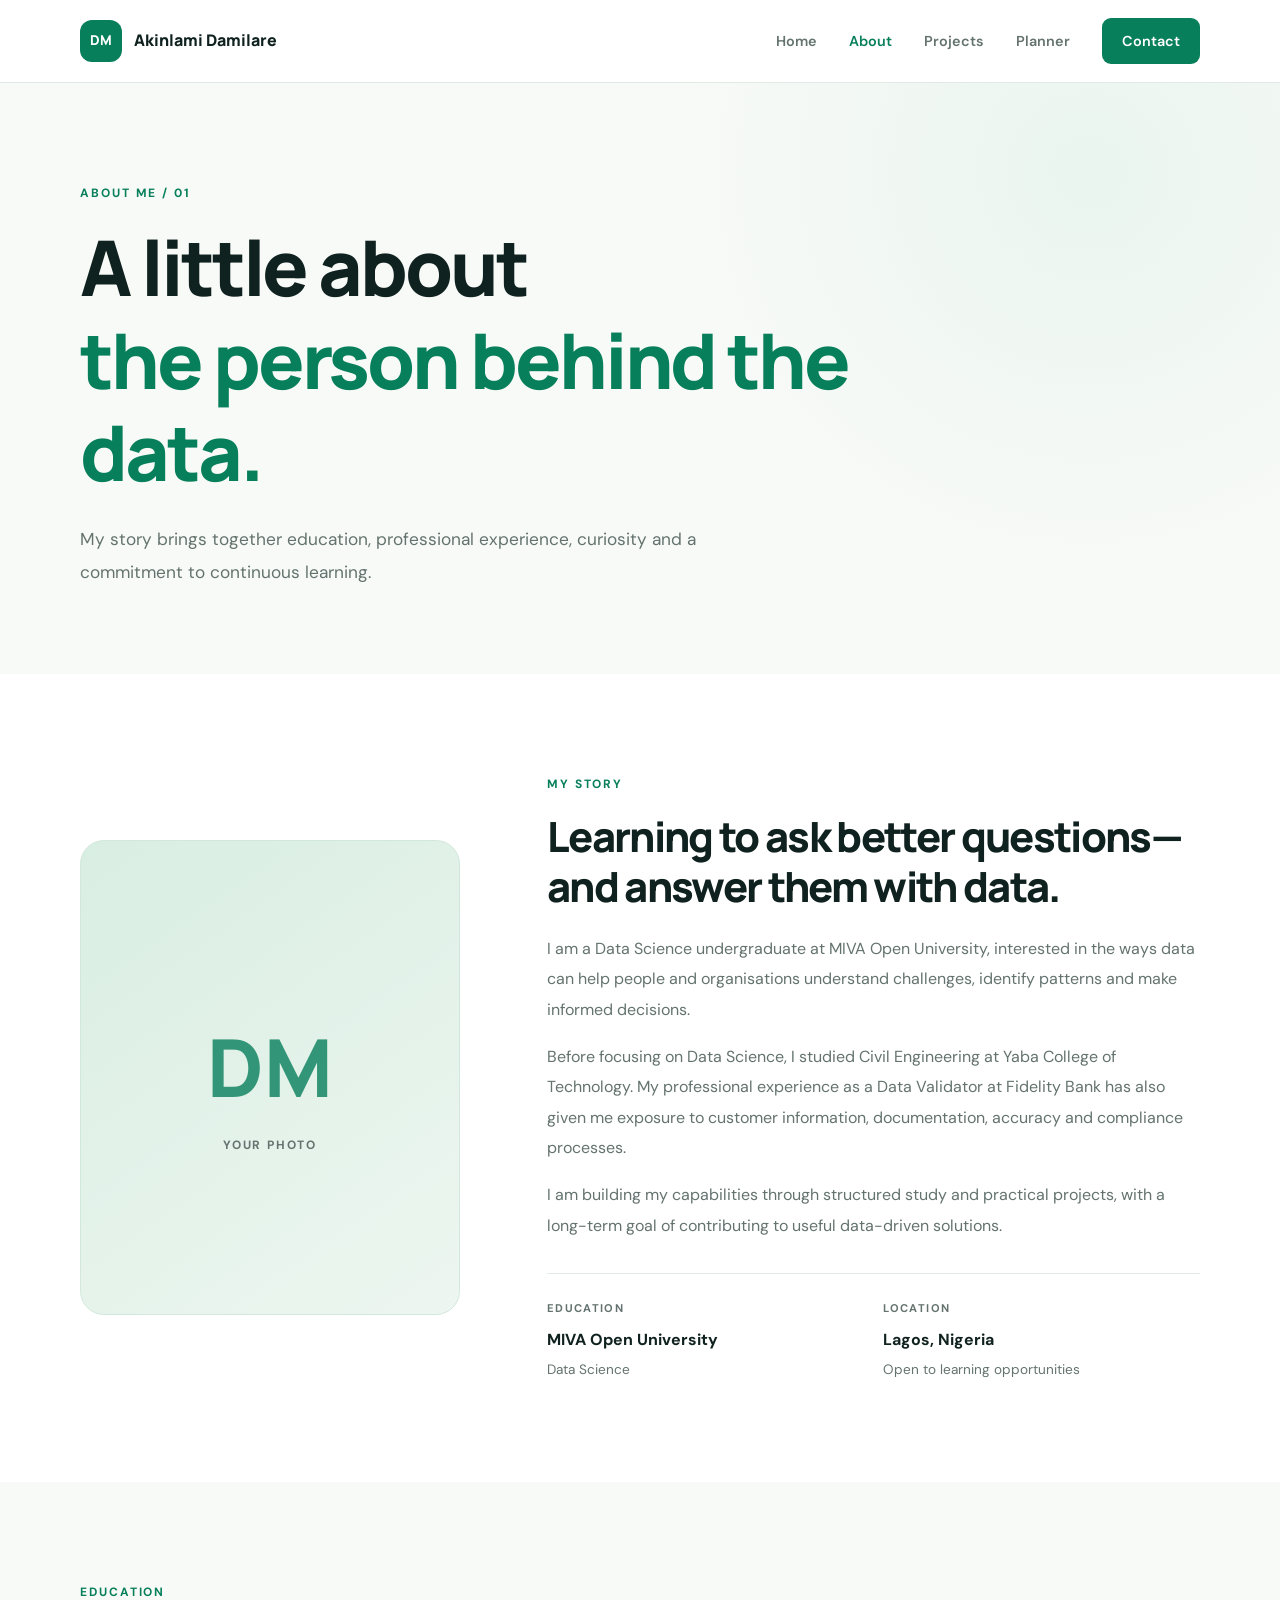
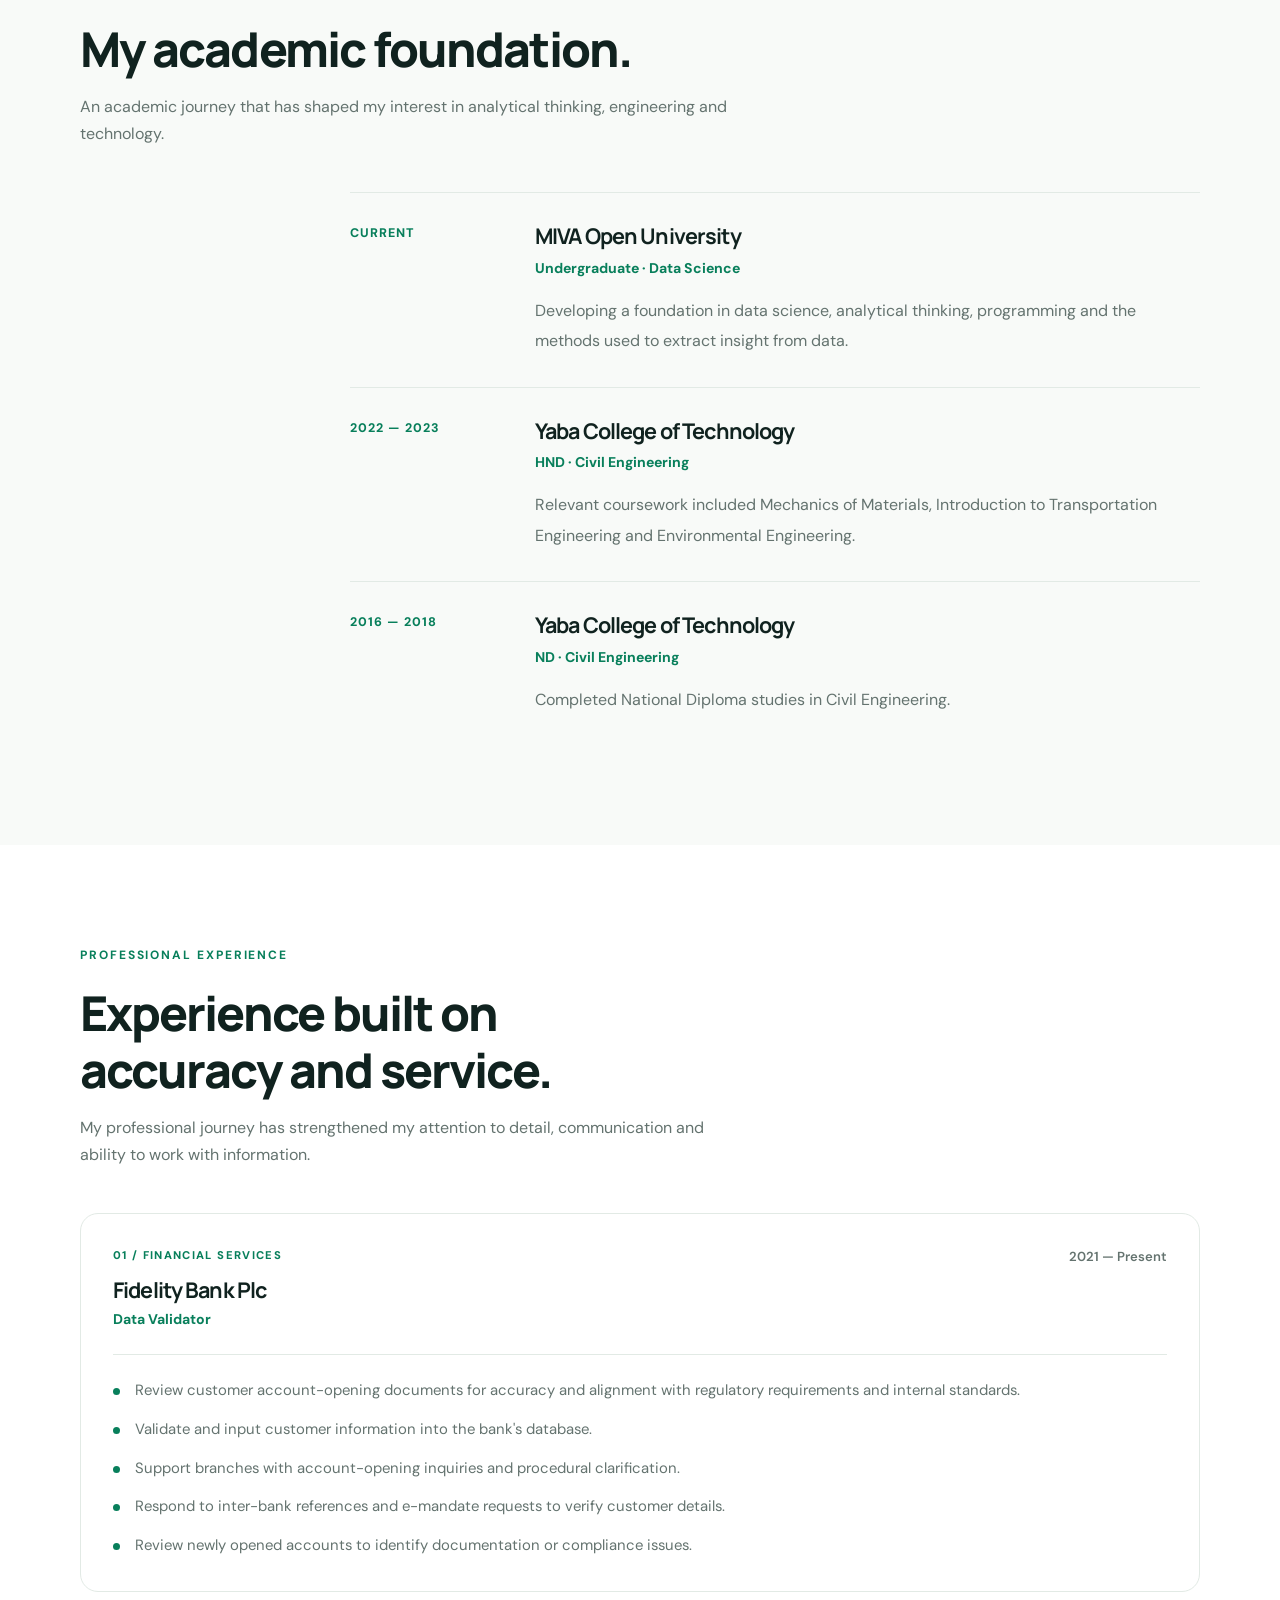
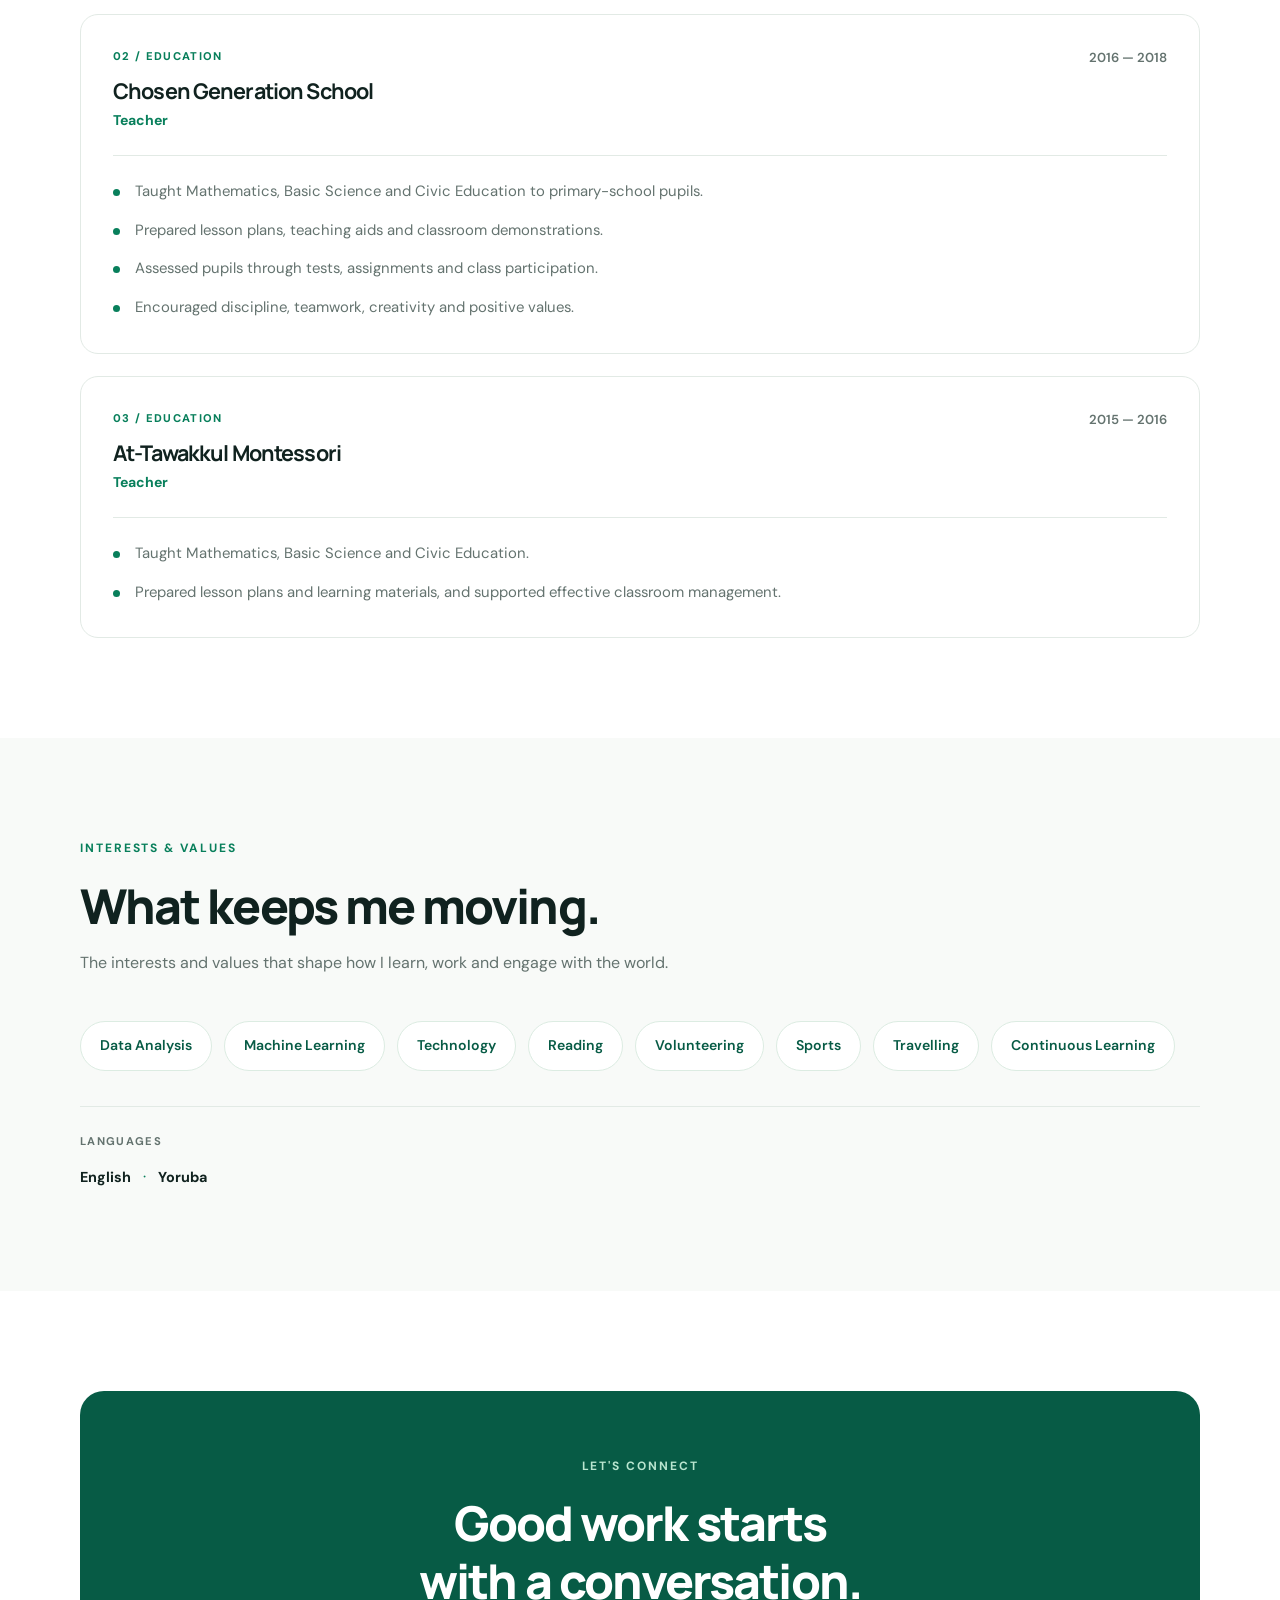
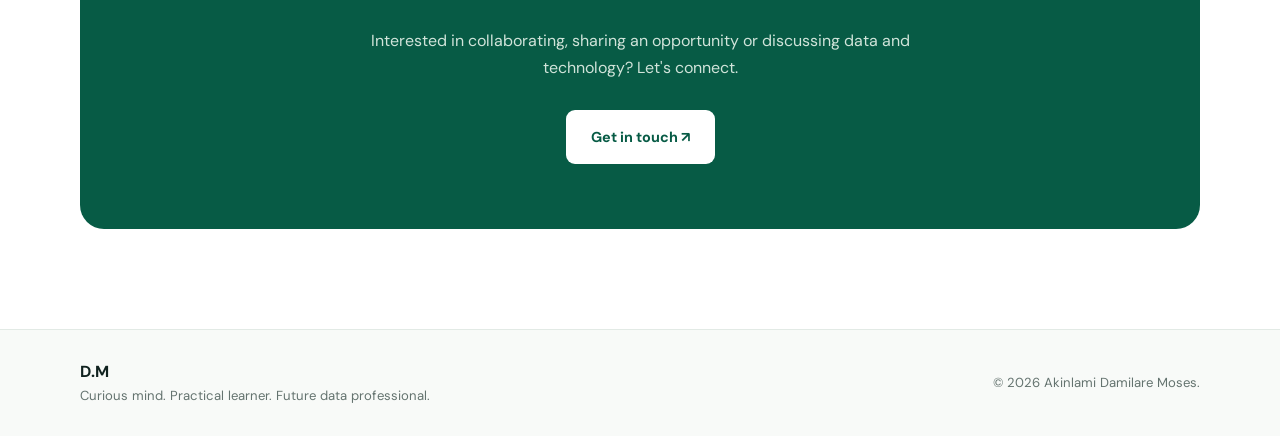
==== commit e00ae676: "Portfolio" ====
--- a/about.html
+++ b/about.html
@@ -4,9 +4,10 @@
 <head>
     <meta charset="UTF-8">
     <meta name="viewport" content="width=device-width, initial-scale=1.0">
-    <meta name="description" content="Learn more about Akinlami Damilare Moses, a Data Science student and aspiring data professional.">
-
-    <title>About | Akinlami Damilare Moses</title>
+    <meta name="description" content="The story, education, professional experience and interests of Akinlami Damilare Moses, a Data Science student.">
+
+    <meta name="theme-color" content="#f8faf8">
+    <title>About Me | Akinlami Damilare Moses</title>
 
     <link rel="preconnect" href="https://fonts.googleapis.com">
     <link rel="preconnect" href="https://fonts.gstatic.com" crossorigin>
@@ -15,6 +16,7 @@
     <link rel="stylesheet" href="css/style.css">
     <script src="js/script.js" defer></script>
 </head>
+
 <body>
 
 <header class="site-header">
@@ -40,108 +42,326 @@
 </header>
 
 <main>
-    <section class="page-hero">
-        <div class="container">
-            <p class="eyebrow">A LITTLE ABOUT ME</p>
-            <h1>Curious mind.<br><span class="text-green">Data-driven future.</span></h1>
+
+    <!-- ABOUT HERO -->
+    <section class="page-hero about-hero">
+        <div class="container">
+            <p class="eyebrow">ABOUT ME / 01</p>
+
+            <h1>
+                A little about<br>
+                <span class="text-green">the person behind the data.</span>
+            </h1>
+
             <p class="page-intro">
-                I'm Akinlami Damilare Moses, a Data Science undergraduate
-                passionate about using technology and data to understand
-                problems and create meaningful solutions.
+                My story brings together education, professional experience,
+                curiosity and a commitment to continuous learning.
             </p>
         </div>
     </section>
 
+    <!-- PERSONAL INTRODUCTION -->
     <section class="section">
-        <div class="container about-layout">
-            <div class="about-image">
-                <!-- Replace this placeholder with your photo later -->
+        <div class="container about-profile-layout">
+
+            <div class="about-profile-image">
+                <!-- Replace with your own photograph -->
                 <div class="photo-placeholder">
                     <span>DM</span>
                     <p>YOUR PHOTO</p>
                 </div>
             </div>
 
-            <div class="about-content">
+            <div class="about-profile-content">
                 <p class="eyebrow">MY STORY</p>
-                <h2>Learning, building, and becoming.</h2>
-
-                <p>
-                    I am currently studying Data Science at MIVA Open University.
-                    My interest in technology comes from its ability to turn
-                    difficult problems into opportunities for innovation.
-                </p>
-
-                <p>
-                    My journey has taught me the value of consistency,
-                    curiosity, and learning by doing. I enjoy exploring
-                    how data can reveal patterns, support better decisions,
-                    and help solve real-world challenges.
-                </p>
-
-                <p>
-                    Beyond academics, I participate in technology communities,
-                    collaborate on projects, and look for opportunities to
-                    learn from people building useful things.
-                </p>
-
-                <a href="projects.html" class="btn btn-primary">Explore my projects</a>
-            </div>
-        </div>
-    </section>
-
+
+                <h2>
+                    Learning to ask better questions—and answer them with data.
+                </h2>
+
+                <p>
+                    I am a Data Science undergraduate at MIVA Open University,
+                    interested in the ways data can help people and organisations
+                    understand challenges, identify patterns and make informed decisions.
+                </p>
+
+                <p>
+                    Before focusing on Data Science, I studied Civil Engineering
+                    at Yaba College of Technology. My professional experience as
+                    a Data Validator at Fidelity Bank has also given me exposure
+                    to customer information, documentation, accuracy and compliance processes.
+                </p>
+
+                <p>
+                    I am building my capabilities through structured study and
+                    practical projects, with a long-term goal of contributing
+                    to useful data-driven solutions.
+                </p>
+
+                <div class="profile-details">
+                    <div>
+                        <span class="detail-label">EDUCATION</span>
+                        <strong>MIVA Open University</strong>
+                        <p>Data Science</p>
+                    </div>
+
+                    <div>
+                        <span class="detail-label">LOCATION</span>
+                        <strong>Lagos, Nigeria</strong>
+                        <p>Open to learning opportunities</p>
+                    </div>
+                </div>
+            </div>
+
+        </div>
+    </section>
+
+    <!-- EDUCATION -->
     <section class="section section-soft">
         <div class="container">
+
             <div class="section-heading">
-                <p class="eyebrow">WHAT I'M DEVELOPING</p>
-                <h2>My areas of interest</h2>
-                <p>Skills and fields I am actively exploring.</p>
-            </div>
-
-            <div class="interest-grid">
-                <article class="interest-card">
-                    <span class="card-number">01</span>
-                    <h3>Data Science</h3>
-                    <p>Finding insights in data and using evidence to understand complex problems.</p>
-                </article>
-
-                <article class="interest-card">
-                    <span class="card-number">02</span>
-                    <h3>Machine Learning</h3>
-                    <p>Building models that learn from data and support intelligent predictions.</p>
-                </article>
-
-                <article class="interest-card">
-                    <span class="card-number">03</span>
-                    <h3>Data Analysis</h3>
-                    <p>Cleaning, exploring, and communicating data to support better decisions.</p>
-                </article>
-
-                <article class="interest-card">
-                    <span class="card-number">04</span>
-                    <h3>Technology Communities</h3>
-                    <p>Collaborating, sharing knowledge, and growing with other technology enthusiasts.</p>
-                </article>
-            </div>
-        </div>
-    </section>
-
+                <p class="eyebrow">EDUCATION</p>
+                <h2>My academic foundation.</h2>
+                <p>
+                    An academic journey that has shaped my interest in
+                    analytical thinking, engineering and technology.
+                </p>
+            </div>
+
+            <div class="timeline">
+
+                <article class="timeline-item">
+                    <div class="timeline-date">CURRENT</div>
+
+                    <div class="timeline-content">
+                        <h3>MIVA Open University</h3>
+                        <p class="timeline-role">Undergraduate · Data Science</p>
+
+                        <p>
+                            Developing a foundation in data science, analytical
+                            thinking, programming and the methods used to
+                            extract insight from data.
+                        </p>
+                    </div>
+                </article>
+
+                <article class="timeline-item">
+                    <div class="timeline-date">2022 — 2023</div>
+
+                    <div class="timeline-content">
+                        <h3>Yaba College of Technology</h3>
+                        <p class="timeline-role">HND · Civil Engineering</p>
+
+                        <p>
+                            Relevant coursework included Mechanics of Materials,
+                            Introduction to Transportation Engineering and
+                            Environmental Engineering.
+                        </p>
+                    </div>
+                </article>
+
+                <article class="timeline-item">
+                    <div class="timeline-date">2016 — 2018</div>
+
+                    <div class="timeline-content">
+                        <h3>Yaba College of Technology</h3>
+                        <p class="timeline-role">ND · Civil Engineering</p>
+
+                        <p>
+                            Completed National Diploma studies in
+                            Civil Engineering.
+                        </p>
+                    </div>
+                </article>
+
+            </div>
+        </div>
+    </section>
+
+    <!-- PROFESSIONAL EXPERIENCE -->
+    <section class="section">
+        <div class="container">
+
+            <div class="section-heading">
+                <p class="eyebrow">PROFESSIONAL EXPERIENCE</p>
+                <h2>Experience built on<br>accuracy and service.</h2>
+                <p>
+                    My professional journey has strengthened my attention
+                    to detail, communication and ability to work with information.
+                </p>
+            </div>
+
+            <div class="experience-list">
+
+                <article class="experience-card">
+                    <div class="experience-heading">
+                        <div>
+                            <p class="experience-index">01 / FINANCIAL SERVICES</p>
+                            <h3>Fidelity Bank Plc</h3>
+                            <p class="timeline-role">Data Validator</p>
+                        </div>
+
+                        <span class="experience-date">2021 — Present</span>
+                    </div>
+
+                    <ul class="experience-points">
+                        <li>
+                            Review customer account-opening documents for
+                            accuracy and alignment with regulatory requirements
+                            and internal standards.
+                        </li>
+
+                        <li>
+                            Validate and input customer information into
+                            the bank's database.
+                        </li>
+
+                        <li>
+                            Support branches with account-opening inquiries
+                            and procedural clarification.
+                        </li>
+
+                        <li>
+                            Respond to inter-bank references and e-mandate
+                            requests to verify customer details.
+                        </li>
+
+                        <li>
+                            Review newly opened accounts to identify
+                            documentation or compliance issues.
+                        </li>
+                    </ul>
+                </article>
+
+                <article class="experience-card">
+                    <div class="experience-heading">
+                        <div>
+                            <p class="experience-index">02 / EDUCATION</p>
+                            <h3>Chosen Generation School</h3>
+                            <p class="timeline-role">Teacher</p>
+                        </div>
+
+                        <span class="experience-date">2016 — 2018</span>
+                    </div>
+
+                    <ul class="experience-points">
+                        <li>
+                            Taught Mathematics, Basic Science and Civic
+                            Education to primary-school pupils.
+                        </li>
+
+                        <li>
+                            Prepared lesson plans, teaching aids and
+                            classroom demonstrations.
+                        </li>
+
+                        <li>
+                            Assessed pupils through tests, assignments
+                            and class participation.
+                        </li>
+
+                        <li>
+                            Encouraged discipline, teamwork, creativity
+                            and positive values.
+                        </li>
+                    </ul>
+                </article>
+
+                <article class="experience-card">
+                    <div class="experience-heading">
+                        <div>
+                            <p class="experience-index">03 / EDUCATION</p>
+                            <h3>At-Tawakkul Montessori</h3>
+                            <p class="timeline-role">Teacher</p>
+                        </div>
+
+                        <span class="experience-date">2015 — 2016</span>
+                    </div>
+
+                    <ul class="experience-points">
+                        <li>
+                            Taught Mathematics, Basic Science and Civic Education.
+                        </li>
+
+                        <li>
+                            Prepared lesson plans and learning materials,
+                            and supported effective classroom management.
+                        </li>
+                    </ul>
+                </article>
+
+            </div>
+        </div>
+    </section>
+
+    <!-- INTERESTS AND VALUES -->
+    <section class="section section-soft">
+        <div class="container">
+
+            <div class="section-heading">
+                <p class="eyebrow">INTERESTS & VALUES</p>
+                <h2>What keeps me moving.</h2>
+                <p>
+                    The interests and values that shape how I learn,
+                    work and engage with the world.
+                </p>
+            </div>
+
+            <div class="interest-tags">
+                <span>Data Analysis</span>
+                <span>Machine Learning</span>
+                <span>Technology</span>
+                <span>Reading</span>
+                <span>Volunteering</span>
+                <span>Sports</span>
+                <span>Travelling</span>
+                <span>Continuous Learning</span>
+            </div>
+
+            <div class="language-panel">
+                <span class="detail-label">LANGUAGES</span>
+                <strong>English</strong>
+                <span class="language-divider">·</span>
+                <strong>Yoruba</strong>
+            </div>
+
+        </div>
+    </section>
+
+    <!-- CONTACT CTA -->
     <section class="section">
         <div class="container">
             <div class="cta-panel">
                 <p class="eyebrow">LET'S CONNECT</p>
-                <h2>Good ideas grow through collaboration.</h2>
-                <p>I'm open to learning opportunities, meaningful collaborations, and conversations about technology.</p>
-                <a href="contact.html" class="btn btn-light">Get in touch</a>
-            </div>
-        </div>
-    </section>
+
+                <h2>
+                    Good work starts<br>
+                    with a conversation.
+                </h2>
+
+                <p>
+                    Interested in collaborating, sharing an opportunity
+                    or discussing data and technology? Let's connect.
+                </p>
+
+                <a href="contact.html" class="btn btn-light">
+                    Get in touch ↗
+                </a>
+            </div>
+        </div>
+    </section>
+
 </main>
 
 <footer class="site-footer">
     <div class="container footer-content">
+        <div>
+            <strong class="footer-brand">D.M</strong>
+            <p>Curious mind. Practical learner. Future data professional.</p>
+        </div>
+
         <p>© <span class="year"></span> Akinlami Damilare Moses.</p>
-        <p>Learning today. Building for tomorrow.</p>
     </div>
 </footer>
 
--- a/css/style.css
+++ b/css/style.css
@@ -1,15 +1,651 @@
-/* =========================================
-   ACADEMIC PLANNER
-   Matching the main portfolio design
-========================================= */
-
-.planner-section {
-    padding-block: 80px 100px;
-}
-
-.planner-wrapper {
-    max-width: 800px;
+
+/* =========================================
+   1. GOOGLE FONTS
+========================================= */
+
+@import url('https://fonts.googleapis.com/css2?family=DM+Sans:wght@400;500;600;700&family=Manrope:wght@400;500;600;700;800&display=swap');
+
+
+/* =========================================
+   2. ROOT VARIABLES
+========================================= */
+
+:root {
+    --ink: #10221f;
+    --muted: #64736f;
+    --green: #087f5b;
+    --green-dark: #075b45;
+    --mint: #eaf5ef;
+    --paper: #f8faf8;
+    --line: #e2eae5;
+    --white: #ffffff;
+    --amber: #e9a23b;
+
+    --shadow: 0 18px 55px rgba(16, 34, 31, 0.08);
+
+    --radius: 18px;
+    --transition: 0.25s ease;
+}
+
+
+/* =========================================
+   3. GLOBAL RESET
+========================================= */
+
+* {
+    margin: 0;
+    padding: 0;
+    box-sizing: border-box;
+}
+
+html {
+    scroll-behavior: smooth;
+}
+
+body {
+    background: var(--white);
+    color: var(--ink);
+    font-family: 'DM Sans', sans-serif;
+    font-size: 16px;
+    line-height: 1.7;
+    -webkit-font-smoothing: antialiased;
+}
+
+a {
+    color: inherit;
+    text-decoration: none;
+}
+
+button,
+input,
+textarea {
+    font: inherit;
+}
+
+button {
+    cursor: pointer;
+}
+
+img {
+    max-width: 100%;
+    display: block;
+}
+
+ul {
+    list-style: none;
+}
+
+.container {
+    width: min(1120px, 90%);
     margin: 0 auto;
+}
+
+.section {
+    padding: 100px 0;
+}
+
+.section-soft {
+    background: var(--paper);
+}
+
+
+/* =========================================
+   4. TYPOGRAPHY
+========================================= */
+
+h1,
+h2,
+h3,
+h4 {
+    font-family: 'Manrope', sans-serif;
+    line-height: 1.2;
+    letter-spacing: -0.04em;
+}
+
+h1 {
+    font-size: clamp(2.8rem, 6vw, 5.3rem);
+    font-weight: 800;
+}
+
+h2 {
+    font-size: clamp(2rem, 4vw, 3rem);
+    font-weight: 800;
+}
+
+h3 {
+    font-size: 1.35rem;
+    font-weight: 700;
+}
+
+p {
+    color: var(--muted);
+}
+
+.text-green {
+    color: var(--green);
+}
+
+.eyebrow {
+    color: var(--green);
+    font-size: 0.75rem;
+    font-weight: 700;
+    letter-spacing: 0.16em;
+    text-transform: uppercase;
+    margin-bottom: 18px;
+}
+
+
+/* =========================================
+   5. HEADER AND NAVIGATION
+========================================= */
+
+.site-header {
+    width: 100%;
+    background: rgba(255, 255, 255, 0.95);
+    border-bottom: 1px solid var(--line);
+    position: sticky;
+    top: 0;
+    z-index: 1000;
+    backdrop-filter: blur(12px);
+}
+
+.nav-wrap {
+    min-height: 82px;
+    display: flex;
+    align-items: center;
+    justify-content: space-between;
+    gap: 30px;
+}
+
+.brand {
+    display: inline-flex;
+    align-items: center;
+    gap: 12px;
+    font-family: 'Manrope', sans-serif;
+    font-size: 1rem;
+    font-weight: 800;
+    white-space: nowrap;
+}
+
+.brand-mark {
+    width: 42px;
+    height: 42px;
+    display: grid;
+    place-items: center;
+    background: var(--green);
+    color: var(--white);
+    border-radius: 12px;
+    font-size: 0.85rem;
+}
+
+.main-nav {
+    display: flex;
+    align-items: center;
+    gap: 32px;
+}
+
+.main-nav a {
+    color: var(--muted);
+    font-size: 0.9rem;
+    font-weight: 600;
+    transition: var(--transition);
+}
+
+.main-nav a:hover,
+.main-nav a.active {
+    color: var(--green);
+}
+
+.main-nav .nav-contact {
+    background: var(--green);
+    color: var(--white);
+    padding: 11px 20px;
+    border-radius: 9px;
+}
+
+.main-nav .nav-contact:hover,
+.main-nav .nav-contact.active {
+    background: var(--green-dark);
+    color: var(--white);
+}
+
+.menu-toggle {
+    display: none;
+    background: transparent;
+    border: 0;
+    width: 42px;
+    height: 42px;
+    flex-direction: column;
+    justify-content: center;
+    align-items: center;
+    gap: 6px;
+}
+
+.menu-toggle span {
+    width: 23px;
+    height: 2px;
+    background: var(--ink);
+    border-radius: 5px;
+}
+
+
+/* =========================================
+   6. HOME HERO
+========================================= */
+
+.hero {
+    padding: 100px 0 90px;
+    background:
+        radial-gradient(circle at 85% 15%, #eaf5ef 0, transparent 35%),
+        var(--paper);
+}
+
+.hero-layout {
+    display: grid;
+    grid-template-columns: 1.2fr 0.8fr;
+    align-items: center;
+    gap: 80px;
+}
+
+.hero-content h1 {
+    max-width: 750px;
+    margin-bottom: 25px;
+}
+
+.hero-description {
+    max-width: 580px;
+    font-size: 1.08rem;
+    line-height: 1.9;
+    margin-bottom: 32px;
+}
+
+.hero-actions {
+    display: flex;
+    flex-wrap: wrap;
+    gap: 14px;
+}
+
+.hero-image {
+    display: flex;
+    justify-content: center;
+}
+
+.photo-placeholder {
+    width: 100%;
+    max-width: 360px;
+    aspect-ratio: 4 / 5;
+    background: linear-gradient(145deg, #d9eee3, #edf6f0);
+    border: 1px solid #d3e8dc;
+    border-radius: 24px;
+    display: flex;
+    flex-direction: column;
+    align-items: center;
+    justify-content: center;
+    color: var(--green);
+    overflow: hidden;
+}
+
+.photo-placeholder span {
+    font-family: 'Manrope', sans-serif;
+    font-size: 5rem;
+    font-weight: 800;
+    opacity: 0.8;
+}
+
+.photo-placeholder p {
+    font-size: 0.75rem;
+    font-weight: 700;
+    letter-spacing: 0.15em;
+}
+
+
+/* =========================================
+   7. BUTTONS
+========================================= */
+
+.btn {
+    display: inline-flex;
+    justify-content: center;
+    align-items: center;
+    gap: 8px;
+    padding: 14px 24px;
+    border: 1px solid transparent;
+    border-radius: 9px;
+    font-size: 0.9rem;
+    font-weight: 700;
+    transition: var(--transition);
+}
+
+.btn-primary {
+    background: var(--green);
+    color: var(--white);
+}
+
+.btn-primary:hover {
+    background: var(--green-dark);
+    transform: translateY(-2px);
+}
+
+.btn-outline {
+    background: transparent;
+    color: var(--green);
+    border-color: var(--green);
+}
+
+.btn-outline:hover {
+    background: var(--mint);
+    transform: translateY(-2px);
+}
+
+.btn-light {
+    background: var(--white);
+    color: var(--green-dark);
+}
+
+.btn-light:hover {
+    background: var(--mint);
+    transform: translateY(-2px);
+}
+
+
+/* =========================================
+   8. INTRO STRIP
+========================================= */
+
+.intro-strip {
+    border-bottom: 1px solid var(--line);
+    padding: 28px 0;
+}
+
+.intro-strip-content {
+    display: flex;
+    align-items: center;
+    justify-content: space-between;
+    flex-wrap: wrap;
+    gap: 20px;
+}
+
+.intro-strip p {
+    font-size: 0.9rem;
+    font-weight: 600;
+}
+
+
+/* =========================================
+   9. SECTION HEADINGS
+========================================= */
+
+.section-heading {
+    max-width: 650px;
+    margin-bottom: 45px;
+}
+
+.section-heading h2 {
+    margin-bottom: 15px;
+}
+
+.section-heading > p:last-child {
+    font-size: 1rem;
+}
+
+
+/* =========================================
+   10. PROJECT CARDS
+========================================= */
+
+.projects-grid {
+    display: grid;
+    grid-template-columns: repeat(3, 1fr);
+    gap: 25px;
+}
+
+.project-card {
+    background: var(--white);
+    border: 1px solid var(--line);
+    border-radius: var(--radius);
+    overflow: hidden;
+    transition: var(--transition);
+}
+
+.project-card:hover {
+    transform: translateY(-7px);
+    box-shadow: var(--shadow);
+}
+
+.project-visual {
+    height: 210px;
+    padding: 25px;
+    display: flex;
+    flex-direction: column;
+    justify-content: space-between;
+    overflow: hidden;
+}
+
+.project-visual > span {
+    color: var(--green-dark);
+    font-size: 0.7rem;
+    font-weight: 800;
+    letter-spacing: 0.12em;
+}
+
+.project-visual-one {
+    background: #e5f2e9;
+}
+
+.project-visual-two {
+    background: #eaf0f5;
+}
+
+.project-visual-three {
+    background: #f7eedf;
+}
+
+.visual-symbol {
+    align-self: flex-end;
+    font-family: 'Manrope', sans-serif;
+    font-size: 5rem;
+    font-weight: 800;
+    color: var(--green);
+    line-height: 1;
+}
+
+.project-body {
+    padding: 25px;
+}
+
+.project-category {
+    color: var(--green);
+    font-size: 0.7rem;
+    font-weight: 700;
+    letter-spacing: 0.1em;
+    margin-bottom: 10px;
+}
+
+.project-body h3 {
+    margin-bottom: 12px;
+}
+
+.project-body > p:not(.project-category) {
+    font-size: 0.9rem;
+    line-height: 1.8;
+    margin-bottom: 20px;
+}
+
+.tag-list {
+    display: flex;
+    flex-wrap: wrap;
+    gap: 8px;
+    margin-bottom: 22px;
+}
+
+.tag-list span {
+    background: var(--mint);
+    color: var(--green-dark);
+    border-radius: 6px;
+    padding: 6px 10px;
+    font-size: 0.72rem;
+    font-weight: 600;
+}
+
+.text-link {
+    display: inline-block;
+    color: var(--green);
+    font-size: 0.88rem;
+    font-weight: 700;
+}
+
+.text-link:hover {
+    color: var(--green-dark);
+}
+
+
+/* =========================================
+   11. CTA PANEL
+========================================= */
+
+.cta-panel {
+    padding: 65px;
+    background: var(--green-dark);
+    border-radius: 24px;
+    text-align: center;
+}
+
+.cta-panel .eyebrow {
+    color: #b9e5cf;
+}
+
+.cta-panel h2 {
+    color: var(--white);
+    max-width: 650px;
+    margin: 0 auto 18px;
+}
+
+.cta-panel > p:not(.eyebrow) {
+    color: #d1e4da;
+    max-width: 580px;
+    margin: 0 auto 28px;
+}
+
+
+/* =========================================
+   12. PAGE HERO
+========================================= */
+
+.page-hero {
+    padding: 100px 0 85px;
+    background:
+        radial-gradient(circle at 85% 15%, #eaf5ef 0, transparent 35%),
+        var(--paper);
+}
+
+.page-hero h1 {
+    max-width: 850px;
+    margin-bottom: 25px;
+}
+
+.page-intro {
+    max-width: 650px;
+    font-size: 1.08rem;
+    line-height: 1.9;
+}
+
+
+/* =========================================
+   13. ABOUT PAGE
+========================================= */
+
+.about-layout {
+    display: grid;
+    grid-template-columns: 0.8fr 1.2fr;
+    align-items: center;
+    gap: 75px;
+}
+
+.about-image .photo-placeholder {
+    max-width: 400px;
+}
+
+.about-content h2 {
+    margin-bottom: 25px;
+}
+
+.about-content > p:not(.eyebrow) {
+    margin-bottom: 18px;
+    line-height: 1.9;
+}
+
+.about-content .btn {
+    margin-top: 12px;
+}
+
+.interest-grid {
+    display: grid;
+    grid-template-columns: repeat(4, 1fr);
+    gap: 20px;
+}
+
+.interest-card {
+    background: var(--white);
+    border: 1px solid var(--line);
+    border-radius: var(--radius);
+    padding: 28px 23px;
+    transition: var(--transition);
+}
+
+.interest-card:hover {
+    transform: translateY(-5px);
+    box-shadow: var(--shadow);
+}
+
+.card-number {
+    display: block;
+    color: var(--green);
+    font-size: 0.8rem;
+    font-weight: 800;
+    margin-bottom: 25px;
+}
+
+.interest-card h3 {
+    margin-bottom: 12px;
+}
+
+.interest-card p {
+    font-size: 0.88rem;
+    line-height: 1.8;
+}
+
+
+/* =========================================
+   14. PROJECTS PAGE
+========================================= */
+
+.github-panel {
+    display: flex;
+    align-items: center;
+    justify-content: space-between;
+    gap: 30px;
+    margin-top: 70px;
+    padding: 35px;
+    border: 1px solid var(--line);
+    border-radius: var(--radius);
+}
+
+.github-panel h2 {
+    font-size: 1.8rem;
+    margin-bottom: 10px;
+}
+
+.github-panel .eyebrow {
+    margin-bottom: 10px;
+}
+
+
+/* =========================================
+   15. ACADEMIC PLANNER
+========================================= */
+
+.planner-container {
+    max-width: 900px;
 }
 
 .planner-heading {
@@ -17,199 +653,699 @@
 }
 
 .planner-heading h2 {
-    font-family: Manrope, sans-serif;
-    font-size: clamp(30px, 4vw, 44px);
-    font-weight: 800;
-    letter-spacing: -0.05em;
-    line-height: 1.2;
-}
-
-.planner-heading h2 span {
-    color: var(--green);
-}
-
-.planner-heading p {
+    margin-bottom: 10px;
+}
+
+.planner-stats {
+    display: grid;
+    grid-template-columns: repeat(3, 1fr);
+    gap: 18px;
+    margin-bottom: 30px;
+}
+
+.stat-card {
+    padding: 25px;
+    background: var(--mint);
+    border: 1px solid #dcece2;
+    border-radius: 14px;
+}
+
+.stat-label {
+    display: block;
     color: var(--muted);
-    font-size: 14px;
-    margin-top: 12px;
-}
-
-/* Task input area */
-
-.planner-form {
-    display: flex;
-    align-items: center;
-    gap: 12px;
-    padding: 12px;
+    font-size: 0.7rem;
+    font-weight: 700;
+    letter-spacing: 0.1em;
+    margin-bottom: 10px;
+}
+
+.stat-card strong {
+    display: block;
+    color: var(--green-dark);
+    font-family: 'Manrope', sans-serif;
+    font-size: 2rem;
+}
+
+.planner-card {
     background: var(--white);
     border: 1px solid var(--line);
-    border-radius: 9px;
+    border-radius: var(--radius);
+    padding: 35px;
     box-shadow: var(--shadow);
 }
 
-.planner-form input,
-#taskInput {
+.planner-card > h3 {
+    margin-bottom: 8px;
+}
+
+.planner-card > p {
+    margin-bottom: 25px;
+}
+
+.planner-form {
+    display: flex;
+    gap: 12px;
+    margin-bottom: 40px;
+}
+
+.planner-form input {
     flex: 1;
     min-width: 0;
-    padding: 14px;
+    padding: 14px 16px;
     border: 1px solid var(--line);
-    border-radius: 6px;
-    background: var(--paper);
+    border-radius: 9px;
+    outline: none;
+}
+
+.planner-form input:focus,
+.contact-form input:focus,
+.contact-form textarea:focus {
+    border-color: var(--green);
+    box-shadow: 0 0 0 3px rgba(8, 127, 91, 0.1);
+}
+
+.task-section-heading {
+    display: flex;
+    align-items: center;
+    justify-content: space-between;
+    gap: 15px;
+    padding-bottom: 16px;
+    border-bottom: 1px solid var(--line);
+}
+
+.task-section-heading span {
+    color: var(--muted);
+    font-size: 0.85rem;
+}
+
+.task-list {
+    display: flex;
+    flex-direction: column;
+}
+
+.task-item {
+    display: flex;
+    align-items: center;
+    justify-content: space-between;
+    gap: 15px;
+    padding: 17px 0;
+    border-bottom: 1px solid var(--line);
+}
+
+.task-item-left {
+    display: flex;
+    align-items: center;
+    gap: 12px;
+    min-width: 0;
+}
+
+.task-item-left span {
+    overflow-wrap: anywhere;
+}
+
+.task-checkbox {
+    width: 19px;
+    height: 19px;
+    accent-color: var(--green);
+    cursor: pointer;
+    flex-shrink: 0;
+}
+
+.task-item.completed .task-item-left span {
+    color: #9aa7a0;
+    text-decoration: line-through;
+}
+
+.delete-task {
+    border: 0;
+    background: transparent;
+    color: #c04b4b;
+    font-size: 0.85rem;
+    font-weight: 600;
+    padding: 8px;
+}
+
+.delete-task:hover {
+    color: #8f2222;
+}
+
+.empty-message {
+    padding: 30px 0;
+    text-align: center;
+    font-size: 0.9rem;
+}
+
+.planner-note {
+    text-align: center;
+    font-size: 0.8rem;
+    margin-top: 20px;
+}
+
+
+/* =========================================
+   16. CONTACT PAGE
+========================================= */
+
+.contact-layout {
+    display: grid;
+    grid-template-columns: 0.8fr 1.2fr;
+    gap: 70px;
+    align-items: start;
+}
+
+.contact-info h2 {
+    margin-bottom: 20px;
+}
+
+.contact-info > p:not(.eyebrow) {
+    margin-bottom: 35px;
+    line-height: 1.9;
+}
+
+.contact-detail {
+    padding: 18px 0;
+    border-bottom: 1px solid var(--line);
+}
+
+.detail-label {
+    display: block;
+    color: var(--muted);
+    font-size: 0.7rem;
+    font-weight: 700;
+    letter-spacing: 0.12em;
+    margin-bottom: 8px;
+}
+
+.contact-detail a {
+    color: var(--green);
+    font-weight: 600;
+    overflow-wrap: anywhere;
+}
+
+.contact-detail p {
     color: var(--ink);
-    font-family: 'DM Sans', sans-serif;
-    font-size: 14px;
-    outline: none;
-    transition: .2s;
-}
-
-.planner-form input:focus,
-#taskInput:focus {
-    border-color: var(--green);
-    box-shadow: 0 0 0 3px #087f5b12;
-}
-
-.planner-form input::placeholder,
-#taskInput::placeholder {
-    color: #98a49d;
-}
-
-/* Add task button */
-
-.planner-form button,
-#taskForm button,
-.planner-add-button {
-    white-space: nowrap;
-}
-
-/* Task list */
-
-.planner-content {
-    margin-top: 40px;
-}
-
-.planner-content h2 {
-    font-family: Manrope, sans-serif;
-    font-size: 22px;
-    margin-bottom: 20px;
-}
-
-#taskList,
-.task-list {
-    list-style: none;
-    display: grid;
-    gap: 12px;
-}
-
-/* Individual task */
-
-.task-item {
-    display: flex;
-    align-items: center;
-    gap: 14px;
-    padding: 17px 19px;
+}
+
+.contact-form-card {
     background: var(--white);
     border: 1px solid var(--line);
-    border-radius: 8px;
-    box-shadow: 0 5px 20px rgba(16, 34, 31, .035);
-    transition: .25s;
-}
-
-.task-item:hover {
-    border-color: #c5d9cb;
-    transform: translateY(-2px);
-}
-
-.task-item input[type="checkbox"] {
-    width: 18px;
-    height: 18px;
-    flex-shrink: 0;
-    accent-color: var(--green);
-    cursor: pointer;
-}
-
-.task-item span {
-    flex: 1;
-    min-width: 0;
-    font-size: 13px;
+    border-radius: var(--radius);
+    padding: 35px;
+    box-shadow: var(--shadow);
+}
+
+.contact-form-card h3 {
+    margin-bottom: 8px;
+}
+
+.contact-form-card > p {
+    margin-bottom: 25px;
+}
+
+.contact-form {
+    display: flex;
+    flex-direction: column;
+    gap: 20px;
+}
+
+.form-group {
+    display: flex;
+    flex-direction: column;
+    gap: 8px;
+}
+
+.form-group label {
     color: var(--ink);
-    overflow-wrap: anywhere;
-    transition: .2s;
-}
-
-/* Completed task */
-
-.task-item.completed {
-    background: var(--mint);
-}
-
-.task-item.completed span {
-    text-decoration: line-through;
-    color: var(--muted);
-}
-
-/* Delete button */
-
-.delete-task {
-    border: 1px solid #f0d7d4;
-    background: #fff8f7;
-    color: #b5473b;
-    padding: 7px 12px;
-    border-radius: 5px;
-    font-family: 'DM Sans', sans-serif;
-    font-size: 11px;
-    font-weight: 700;
-    cursor: pointer;
-    transition: .2s;
-}
-
-.delete-task:hover {
-    background: #b5473b;
-    color: white;
-    border-color: #b5473b;
-}
-
-/* Empty task list */
-
-.empty-message {
-    padding: 30px 20px;
-    text-align: center;
-    color: var(--muted);
-    font-size: 13px;
+    font-size: 0.85rem;
+    font-weight: 600;
+}
+
+.contact-form input,
+.contact-form textarea {
+    width: 100%;
+    padding: 14px 16px;
+    border: 1px solid var(--line);
+    border-radius: 9px;
+    outline: none;
+    resize: vertical;
     background: var(--white);
-    border: 1px dashed #cbd8d0;
-    border-radius: 8px;
-}
-
-/* Mobile responsiveness */
-
-@media(max-width: 700px) {
-
-    .planner-section {
-        padding-block: 55px 70px;
+}
+
+.contact-form textarea {
+    min-height: 140px;
+}
+
+.contact-form button {
+    align-self: flex-start;
+}
+
+
+/* =========================================
+   17. FOOTER
+========================================= */
+
+.site-footer {
+    padding: 28px 0;
+    border-top: 1px solid var(--line);
+    background: var(--paper);
+}
+
+.footer-content {
+    display: flex;
+    justify-content: space-between;
+    align-items: center;
+    flex-wrap: wrap;
+    gap: 15px;
+}
+
+.footer-content p {
+    font-size: 0.82rem;
+}
+
+
+/* =========================================
+   18. RESPONSIVE DESIGN - TABLETS
+========================================= */
+
+@media (max-width: 900px) {
+
+    .hero-layout {
+        gap: 35px;
+    }
+
+    .projects-grid {
+        grid-template-columns: repeat(2, 1fr);
+    }
+
+    .interest-grid {
+        grid-template-columns: repeat(2, 1fr);
+    }
+
+    .about-layout,
+    .contact-layout {
+        gap: 40px;
+    }
+
+    .main-nav {
+        gap: 18px;
+    }
+}
+
+
+/* =========================================
+   19. RESPONSIVE DESIGN - MOBILE
+========================================= */
+
+@media (max-width: 700px) {
+
+    .section {
+        padding: 70px 0;
+    }
+
+    .nav-wrap {
+        min-height: 72px;
+    }
+
+    .menu-toggle {
+        display: flex;
+    }
+
+    .main-nav {
+        display: none;
+        position: absolute;
+        top: 72px;
+        left: 0;
+        width: 100%;
+        background: var(--white);
+        padding: 20px 5%;
+        border-bottom: 1px solid var(--line);
+        box-shadow: var(--shadow);
+        flex-direction: column;
+        align-items: stretch;
+        gap: 18px;
+    }
+
+    .main-nav.open {
+        display: flex;
+    }
+
+    .main-nav a {
+        padding: 8px 0;
+    }
+
+    .main-nav .nav-contact {
+        text-align: center;
+    }
+
+    .hero {
+        padding: 70px 0;
+    }
+
+    .hero-layout {
+        grid-template-columns: 1fr;
+        gap: 45px;
+    }
+
+    .hero-content h1 {
+        font-size: clamp(2.5rem, 11vw, 4rem);
+    }
+
+    .hero-image {
+        justify-content: flex-start;
+    }
+
+    .photo-placeholder {
+        max-width: 310px;
+    }
+
+    .projects-grid {
+        grid-template-columns: 1fr;
+    }
+
+    .page-hero {
+        padding: 75px 0 65px;
+    }
+
+    .about-layout,
+    .contact-layout {
+        grid-template-columns: 1fr;
+    }
+
+    .about-image {
+        order: 2;
+    }
+
+    .about-content {
+        order: 1;
+    }
+
+    .github-panel {
+        align-items: flex-start;
+        flex-direction: column;
     }
 
     .planner-form {
         flex-direction: column;
+    }
+
+    .planner-form button {
+        width: 100%;
+    }
+
+    .planner-card,
+    .contact-form-card {
+        padding: 25px;
+    }
+
+    .cta-panel {
+        padding: 45px 25px;
+    }
+
+    .footer-content {
+        flex-direction: column;
+        align-items: flex-start;
+    }
+}
+
+
+/* =========================================
+   20. SMALL MOBILE SCREENS
+========================================= */
+
+@media (max-width: 420px) {
+
+    .container {
+        width: 90%;
+    }
+
+    h1 {
+        font-size: 2.6rem;
+    }
+
+    .interest-grid {
+        grid-template-columns: 1fr;
+    }
+
+    .planner-stats {
+        grid-template-columns: 1fr;
+    }
+
+    .hero-actions {
+        flex-direction: column;
         align-items: stretch;
     }
 
-    .planner-form input,
-    #taskInput {
+    .hero-actions .btn {
         width: 100%;
     }
 
-    .planner-form button,
-    #taskForm button {
-        width: 100%;
+    .brand {
+        font-size: 0.88rem;
+    }
+
+    .brand-mark {
+        width: 38px;
+        height: 38px;
     }
 
     .task-item {
-        padding: 14px 12px;
-        gap: 10px;
-    }
-
-    .delete-task {
-        padding: 7px 9px;
-    }
-
-}+        align-items: flex-start;
+    }
+}
+
+
+/* =========================================
+   ABOUT PAGE - ADDITIONAL COMPONENTS
+========================================= */
+
+.about-profile-layout {
+    display: grid;
+    grid-template-columns: 0.75fr 1.25fr;
+    gap: 75px;
+    align-items: center;
+}
+
+.about-profile-image .photo-placeholder {
+    max-width: 380px;
+}
+
+.about-profile-content h2 {
+    margin-bottom: 22px;
+    font-size: clamp(1.8rem, 3.5vw, 2.6rem);
+}
+
+.about-profile-content > p:not(.eyebrow) {
+    margin-bottom: 17px;
+    line-height: 1.9;
+}
+
+.profile-details {
+    display: grid;
+    grid-template-columns: 1fr 1fr;
+    gap: 20px;
+    margin-top: 32px;
+    padding-top: 25px;
+    border-top: 1px solid var(--line);
+}
+
+.profile-details strong {
+    display: block;
+    margin-bottom: 5px;
+}
+
+.profile-details p {
+    font-size: 0.85rem;
+}
+
+.timeline {
+    max-width: 850px;
+    margin-left: auto;
+}
+
+.timeline-item {
+    display: grid;
+    grid-template-columns: 150px 1fr;
+    gap: 35px;
+    padding: 30px 0;
+    border-top: 1px solid var(--line);
+}
+
+.timeline-date {
+    color: var(--green);
+    font-size: 0.78rem;
+    font-weight: 800;
+    letter-spacing: 0.08em;
+}
+
+.timeline-content h3 {
+    margin-bottom: 8px;
+}
+
+.timeline-role {
+    color: var(--green);
+    font-size: 0.88rem;
+    font-weight: 700;
+    margin-bottom: 15px;
+}
+
+.timeline-content > p:last-child {
+    line-height: 1.9;
+}
+
+.experience-list {
+    display: flex;
+    flex-direction: column;
+    gap: 22px;
+}
+
+.experience-card {
+    padding: 32px;
+    border: 1px solid var(--line);
+    border-radius: var(--radius);
+    background: var(--white);
+    transition: var(--transition);
+}
+
+.experience-card:hover {
+    box-shadow: var(--shadow);
+    transform: translateY(-3px);
+}
+
+.experience-heading {
+    display: flex;
+    align-items: flex-start;
+    justify-content: space-between;
+    gap: 20px;
+    padding-bottom: 22px;
+    border-bottom: 1px solid var(--line);
+}
+
+.experience-index {
+    color: var(--green);
+    font-size: 0.7rem;
+    font-weight: 800;
+    letter-spacing: 0.12em;
+    margin-bottom: 12px;
+}
+
+.experience-heading h3 {
+    margin-bottom: 5px;
+}
+
+.experience-heading .timeline-role {
+    margin-bottom: 0;
+}
+
+.experience-date {
+    color: var(--muted);
+    font-size: 0.82rem;
+    font-weight: 600;
+    white-space: nowrap;
+}
+
+.experience-points {
+    padding-top: 22px;
+    display: flex;
+    flex-direction: column;
+    gap: 12px;
+}
+
+.experience-points li {
+    position: relative;
+    padding-left: 22px;
+    color: var(--muted);
+    font-size: 0.93rem;
+    line-height: 1.8;
+}
+
+.experience-points li::before {
+    content: "";
+    position: absolute;
+    left: 0;
+    top: 11px;
+    width: 7px;
+    height: 7px;
+    border-radius: 50%;
+    background: var(--green);
+}
+
+.interest-tags {
+    display: flex;
+    flex-wrap: wrap;
+    gap: 12px;
+}
+
+.interest-tags span {
+    padding: 12px 19px;
+    border: 1px solid #dcece2;
+    background: var(--white);
+    color: var(--green-dark);
+    border-radius: 50px;
+    font-size: 0.88rem;
+    font-weight: 600;
+    transition: var(--transition);
+}
+
+.interest-tags span:hover {
+    background: var(--green);
+    color: var(--white);
+    border-color: var(--green);
+}
+
+.language-panel {
+    display: flex;
+    align-items: center;
+    gap: 12px;
+    flex-wrap: wrap;
+    margin-top: 35px;
+    padding-top: 25px;
+    border-top: 1px solid var(--line);
+}
+
+.language-panel .detail-label {
+    width: 100%;
+    margin-bottom: 0;
+}
+
+.language-panel strong {
+    font-size: 0.9rem;
+}
+
+.language-divider {
+    color: var(--green);
+}
+
+/* About page responsive layout */
+
+@media (max-width: 700px) {
+    .about-profile-layout {
+        grid-template-columns: 1fr;
+        gap: 35px;
+    }
+
+    .about-profile-image {
+        order: 2;
+    }
+
+    .about-profile-content {
+        order: 1;
+    }
+
+    .timeline-item {
+        grid-template-columns: 1fr;
+        gap: 12px;
+    }
+
+    .experience-heading {
+        flex-direction: column;
+        gap: 12px;
+    }
+
+    .profile-details {
+        grid-template-columns: 1fr;
+    }
+
+    .experience-card {
+        padding: 24px;
+    }
+}
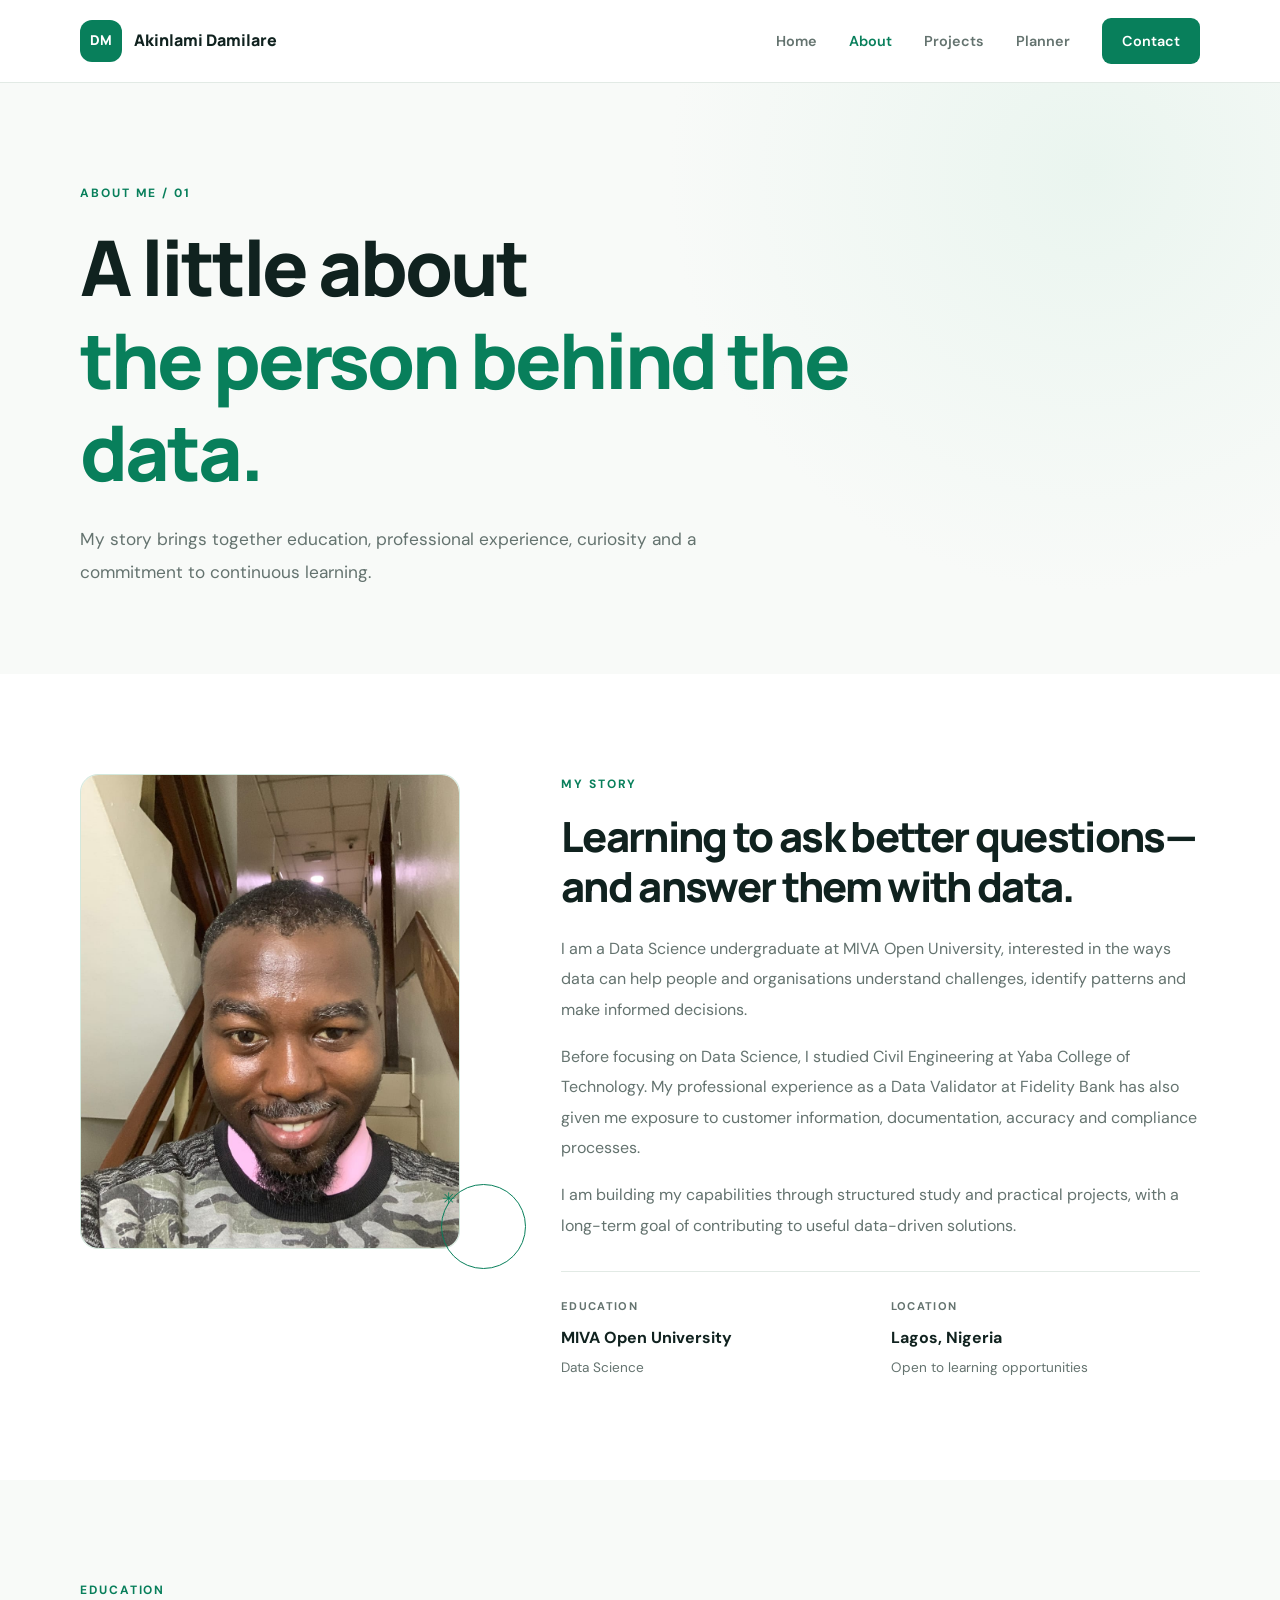
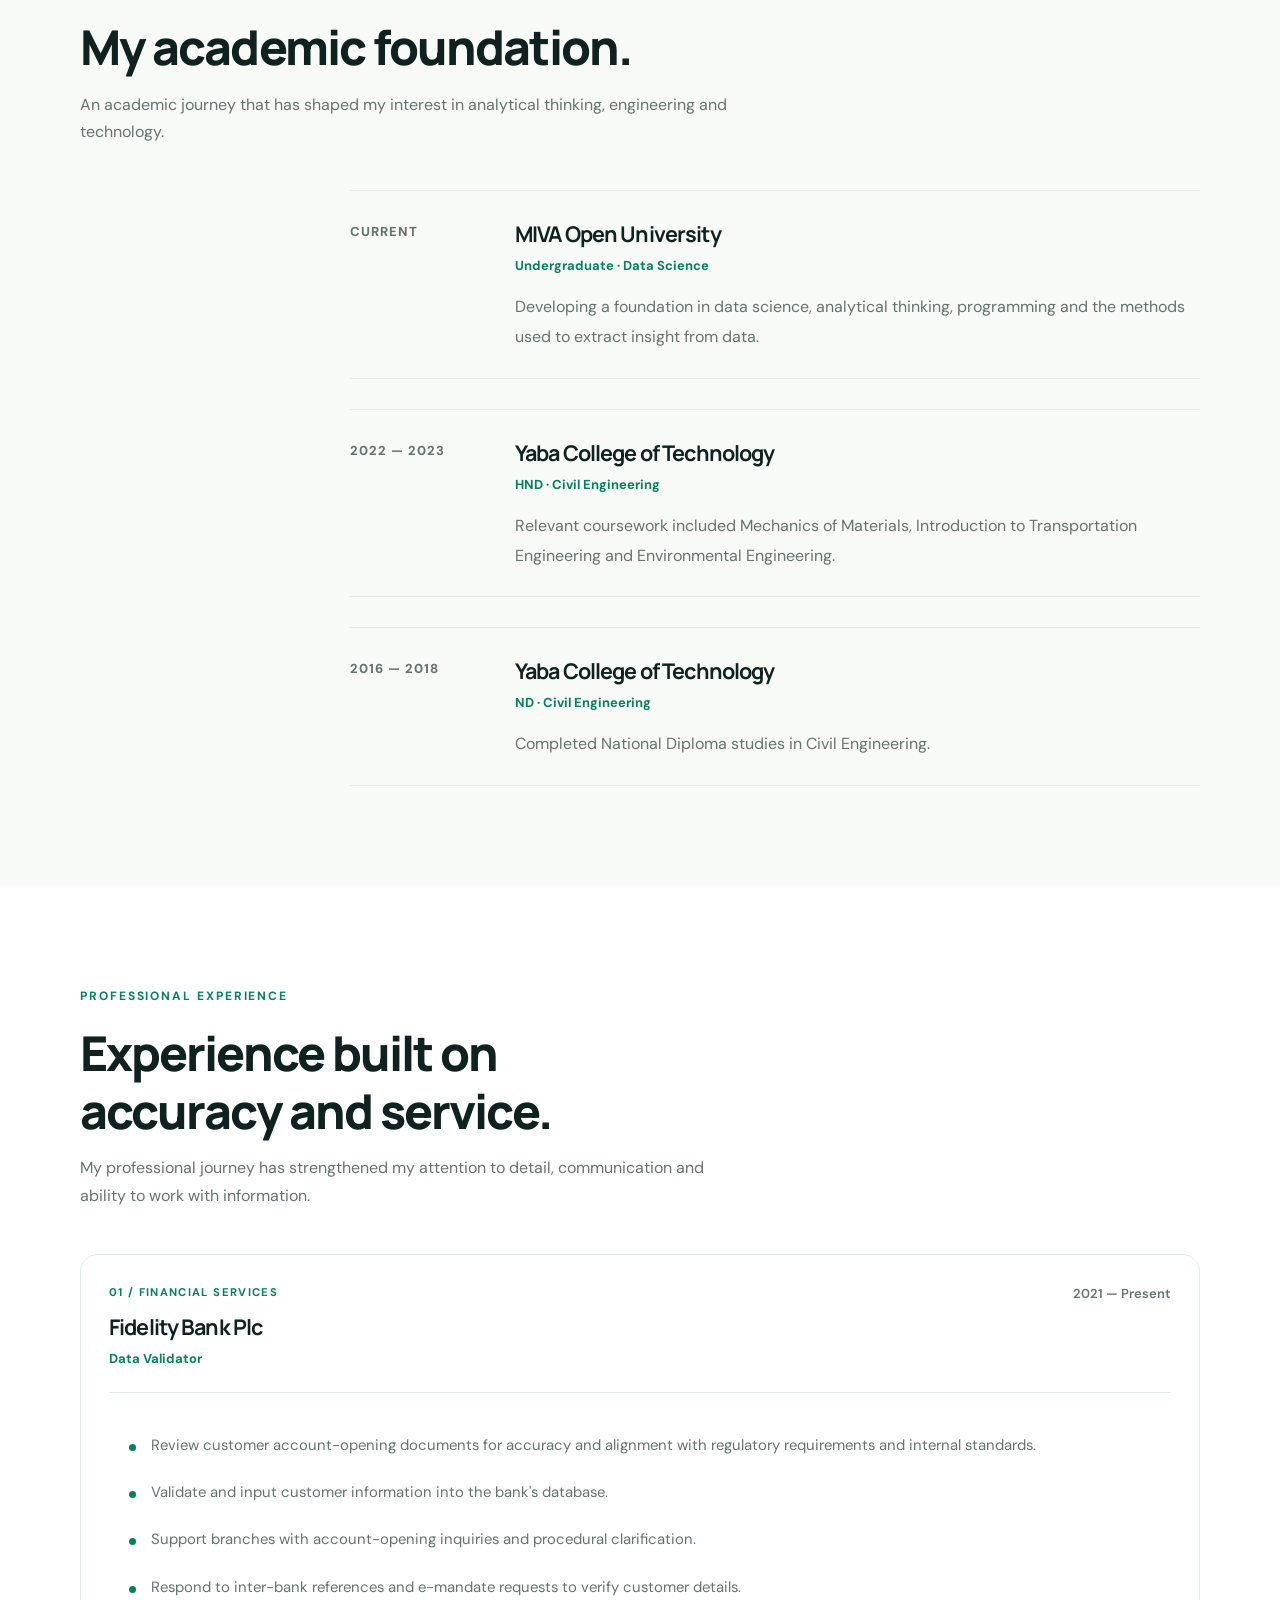
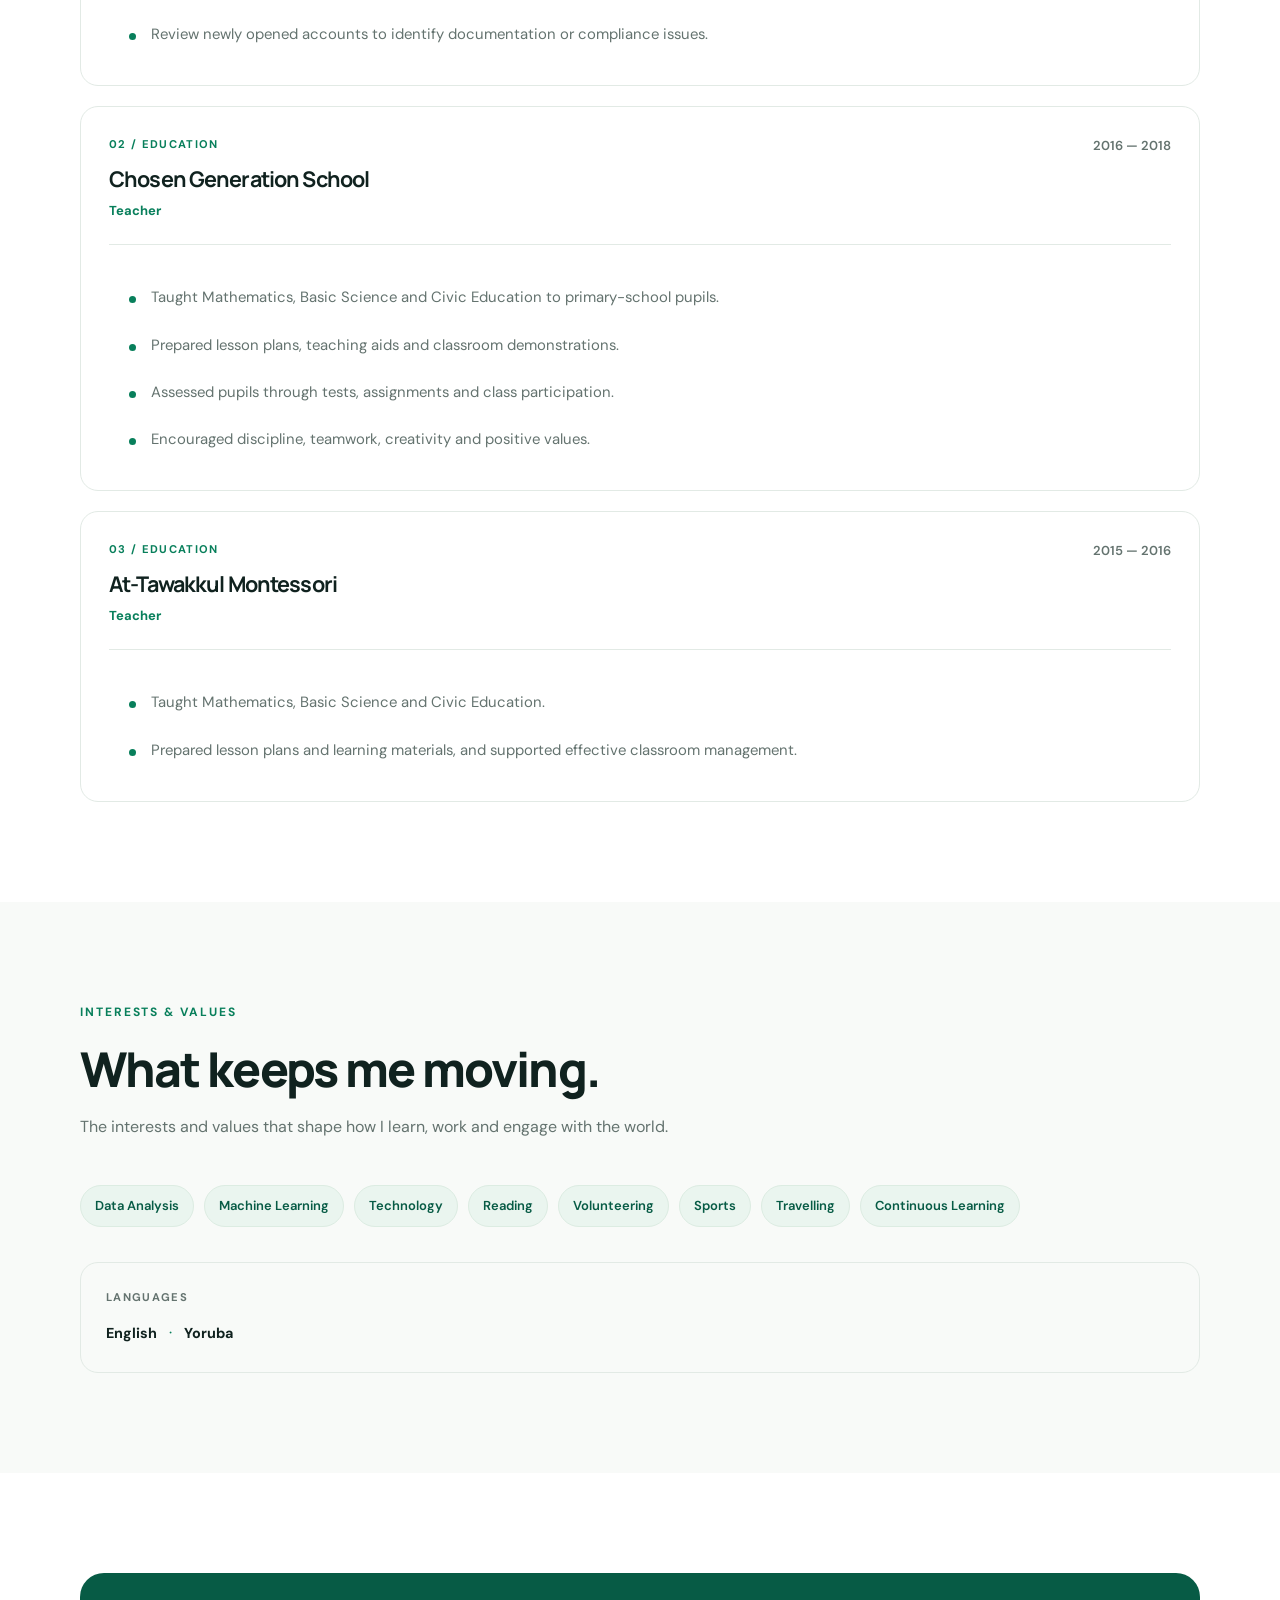
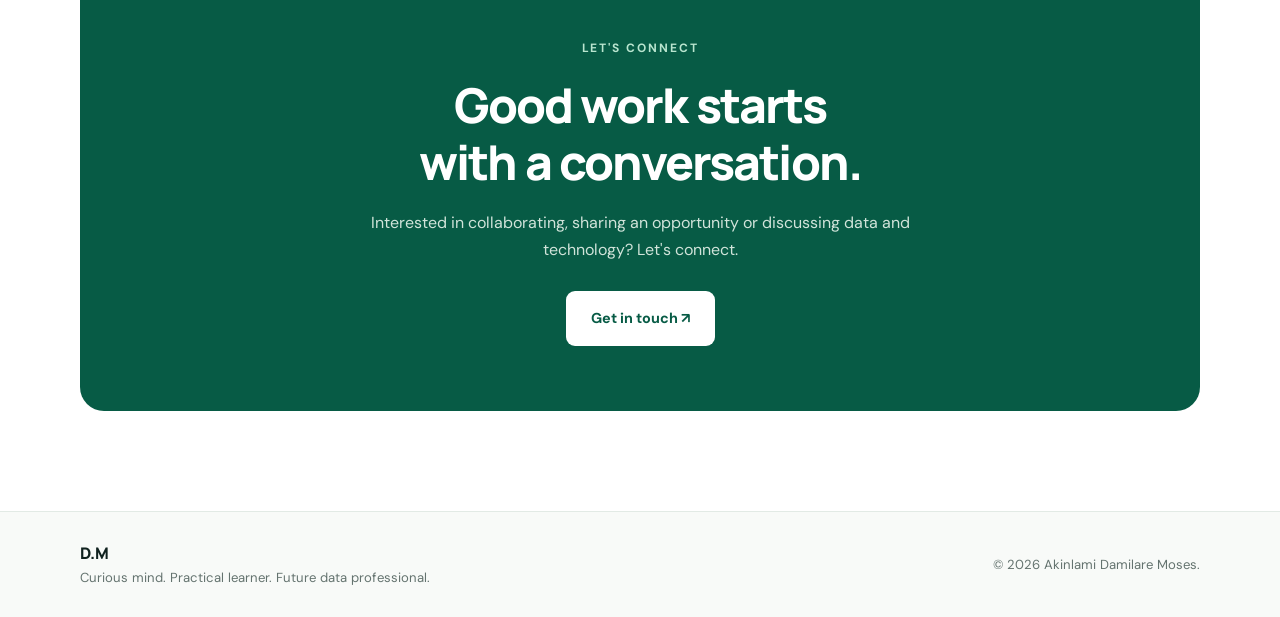
==== commit 0e08524e: "Portfolio" ====
--- a/about.html
+++ b/about.html
@@ -64,13 +64,18 @@
     <section class="section">
         <div class="container about-profile-layout">
 
-            <div class="about-profile-image">
-                <!-- Replace with your own photograph -->
-                <div class="photo-placeholder">
-                    <span>DM</span>
-                    <p>YOUR PHOTO</p>
-                </div>
-            </div>
+            
+<div class="about-profile-image">
+    <div class="photo-placeholder about-photo">
+        <img
+            src="images/profile.jpg"
+            alt="Portrait of Akinlami Damilare Moses"
+            class="profile-photo"
+        >
+        <div class="photo-decoration">✳</div>
+    </div>
+</div>
+
 
             <div class="about-profile-content">
                 <p class="eyebrow">MY STORY</p>
--- a/css/style.css
+++ b/css/style.css
@@ -1349,3 +1349,526 @@
         padding: 24px;
     }
 }
+
+
+/* =========================================
+   RESPONSIVE HOMEPAGE & FINAL POLISH
+========================================= */
+
+/* Homepage learning status */
+
+.learning-status {
+    display: flex;
+    align-items: center;
+    gap: 10px;
+    margin-top: 30px;
+    color: var(--muted);
+    font-size: 13px;
+    flex-wrap: wrap;
+}
+
+.status-dot {
+    width: 9px;
+    height: 9px;
+    background: var(--green);
+    border-radius: 50%;
+    flex-shrink: 0;
+}
+
+/* Hero photo */
+
+.hero-photo {
+    position: relative;
+    overflow: visible;
+}
+
+.photo-decoration {
+    position: absolute;
+    width: 85px;
+    height: 85px;
+    right: -20px;
+    bottom: -20px;
+    border: 1px solid var(--green);
+    border-radius: 50%;
+    pointer-events: none;
+}
+
+/* Approach list */
+
+.approach-list {
+    display: grid;
+    grid-template-columns: repeat(2, minmax(0, 1fr));
+    gap: 14px;
+    margin-top: 25px;
+}
+
+.approach-list li {
+    list-style: none;
+    color: var(--muted);
+    font-size: 14px;
+}
+
+/* Homepage introduction cards */
+
+.intro-grid {
+    display: grid;
+    grid-template-columns: repeat(3, minmax(0, 1fr));
+    gap: 22px;
+}
+
+.intro-card {
+    padding: 28px;
+    background: var(--white);
+    border: 1px solid var(--line);
+    border-radius: var(--radius);
+    transition: transform var(--transition),
+                box-shadow var(--transition);
+}
+
+.intro-card:hover {
+    transform: translateY(-5px);
+    box-shadow: var(--shadow);
+}
+
+.intro-icon {
+    display: flex;
+    align-items: center;
+    justify-content: center;
+    width: 45px;
+    height: 45px;
+    margin-bottom: 20px;
+    background: var(--mint);
+    color: var(--green);
+    border-radius: 12px;
+    font-size: 20px;
+}
+
+/* Perspective section */
+
+.perspective-layout {
+    display: grid;
+    grid-template-columns: 1fr 1fr;
+    gap: 40px;
+    align-items: center;
+}
+
+.perspective-note {
+    padding: 35px;
+    background: var(--mint);
+    border-radius: var(--radius);
+}
+
+.perspective-mark {
+    color: var(--green);
+    font-size: 55px;
+    line-height: 1;
+}
+
+/* Footer brand */
+
+.footer-brand {
+    font-family: "Manrope", sans-serif;
+    font-weight: 800;
+    color: var(--ink);
+}
+
+/* =========================================
+   ABOUT PAGE POLISH
+========================================= */
+
+.about-profile-layout {
+    display: grid;
+    grid-template-columns: minmax(250px, .8fr) 1.2fr;
+    gap: 55px;
+    align-items: start;
+}
+
+.about-profile-image {
+    position: relative;
+    min-width: 0;
+}
+
+.about-profile-image .photo-placeholder {
+    width: 100%;
+    min-height: 350px;
+    display: flex;
+    align-items: center;
+    justify-content: center;
+    background: var(--mint);
+    border-radius: var(--radius);
+}
+
+.about-profile-content {
+    min-width: 0;
+}
+
+.profile-details {
+    display: grid;
+    grid-template-columns: repeat(2, minmax(0, 1fr));
+    gap: 20px;
+    margin-top: 30px;
+}
+
+.timeline {
+    position: relative;
+    display: grid;
+    gap: 30px;
+}
+
+.timeline-item {
+    display: grid;
+    grid-template-columns: 140px 1fr;
+    gap: 25px;
+    padding-bottom: 25px;
+    border-bottom: 1px solid var(--line);
+}
+
+.timeline-date,
+.experience-date {
+    color: var(--muted);
+    font-size: 13px;
+}
+
+.timeline-content,
+.experience-card {
+    min-width: 0;
+}
+
+.timeline-role {
+    color: var(--green);
+    font-size: 13px;
+    margin-top: 8px;
+}
+
+.experience-list {
+    display: grid;
+    gap: 20px;
+}
+
+.experience-card {
+    padding: 28px;
+    background: var(--white);
+    border: 1px solid var(--line);
+    border-radius: var(--radius);
+}
+
+.experience-heading {
+    display: flex;
+    justify-content: space-between;
+    align-items: flex-start;
+    gap: 20px;
+}
+
+.experience-index {
+    color: var(--green);
+    font-weight: 700;
+}
+
+.experience-points {
+    padding-left: 20px;
+    margin-top: 18px;
+}
+
+.experience-points li {
+    margin-bottom: 10px;
+    color: var(--muted);
+    line-height: 1.7;
+}
+
+.interest-tags {
+    display: flex;
+    flex-wrap: wrap;
+    gap: 10px;
+}
+
+.interest-tags span {
+    padding: 9px 14px;
+    background: var(--mint);
+    color: var(--green-dark);
+    border-radius: 30px;
+    font-size: 13px;
+}
+
+.language-panel {
+    padding: 25px;
+    background: var(--paper);
+    border: 1px solid var(--line);
+    border-radius: var(--radius);
+}
+
+/* =========================================
+   ACCESSIBILITY & INTERACTION
+========================================= */
+
+button,
+a,
+input,
+textarea {
+    -webkit-tap-highlight-color: transparent;
+}
+
+button,
+a {
+    touch-action: manipulation;
+}
+
+a:focus-visible,
+button:focus-visible,
+input:focus-visible,
+textarea:focus-visible {
+    outline: 3px solid var(--green);
+    outline-offset: 4px;
+}
+
+img {
+    max-width: 100%;
+    height: auto;
+}
+
+input,
+textarea,
+button {
+    font: inherit;
+}
+
+textarea {
+    resize: vertical;
+}
+
+body {
+    overflow-x: hidden;
+}
+
+.container,
+section,
+header,
+footer {
+    min-width: 0;
+}
+
+/* =========================================
+   TABLET RESPONSIVENESS
+========================================= */
+
+@media (max-width: 900px) {
+
+    .intro-grid {
+        grid-template-columns: repeat(2, minmax(0, 1fr));
+    }
+
+    .about-profile-layout {
+        grid-template-columns: 1fr 1.3fr;
+        gap: 30px;
+    }
+
+    .perspective-layout {
+        gap: 25px;
+    }
+
+    .timeline-item {
+        grid-template-columns: 110px 1fr;
+        gap: 18px;
+    }
+
+}
+
+/* =========================================
+   MOBILE NAVIGATION
+========================================= */
+
+@media (max-width: 700px) {
+
+    .header-inner {
+        position: relative;
+    }
+
+    .menu-toggle {
+        display: flex;
+        align-items: center;
+        justify-content: center;
+        min-width: 44px;
+        min-height: 44px;
+        cursor: pointer;
+    }
+
+    .main-nav {
+        display: none;
+        position: absolute;
+        top: calc(100% + 12px);
+        left: 0;
+        right: 0;
+        z-index: 1000;
+        flex-direction: column;
+        align-items: stretch;
+        gap: 0;
+        padding: 12px;
+        background: var(--white);
+        border: 1px solid var(--line);
+        border-radius: 14px;
+        box-shadow: var(--shadow);
+    }
+
+    .main-nav.open {
+        display: flex;
+    }
+
+    .main-nav a {
+        display: block;
+        width: 100%;
+        padding: 14px;
+    }
+
+    /* Hero */
+
+    .hero,
+    .hero-inner {
+        grid-template-columns: 1fr;
+    }
+
+    .hero-photo {
+        max-width: 420px;
+        margin: 25px auto 0;
+    }
+
+    .photo-decoration {
+        right: -8px;
+    }
+
+    /* Layouts */
+
+    .intro-grid,
+    .perspective-layout,
+    .about-profile-layout {
+        grid-template-columns: 1fr;
+    }
+
+    .about-profile-image {
+        max-width: 420px;
+        margin: 0 auto;
+        width: 100%;
+    }
+
+    .about-profile-image .photo-placeholder {
+        min-height: 280px;
+    }
+
+    .profile-details {
+        grid-template-columns: 1fr 1fr;
+    }
+
+    .approach-list {
+        grid-template-columns: 1fr;
+    }
+
+    .timeline-item {
+        grid-template-columns: 1fr;
+        gap: 8px;
+    }
+
+    .experience-heading {
+        flex-wrap: wrap;
+    }
+
+}
+
+/* =========================================
+   SMALL MOBILE SCREENS
+========================================= */
+
+@media (max-width: 480px) {
+
+    .container {
+        width: min(100% - 32px, 1120px);
+    }
+
+    h1 {
+        font-size: clamp(2rem, 10vw, 3rem);
+        line-height: 1.15;
+    }
+
+    h2 {
+        font-size: clamp(1.5rem, 7vw, 2.2rem);
+    }
+
+    .intro-card,
+    .experience-card,
+    .perspective-note {
+        padding: 22px;
+    }
+
+    .profile-details {
+        grid-template-columns: 1fr;
+    }
+
+    .learning-status {
+        font-size: 12px;
+    }
+
+    .interest-tags {
+        gap: 8px;
+    }
+
+    .interest-tags span {
+        font-size: 12px;
+        padding: 8px 11px;
+    }
+
+    .experience-heading {
+        flex-direction: column;
+        gap: 8px;
+    }
+
+    .photo-decoration {
+        width: 55px;
+        height: 55px;
+    }
+
+    button,
+    .btn {
+        max-width: 100%;
+    }
+
+}
+
+/* =========================================
+   REDUCED MOTION
+========================================= */
+
+@media (prefers-reduced-motion: reduce) {
+
+    *,
+    *::before,
+    *::after {
+        scroll-behavior: auto !important;
+        animation-duration: 0.01ms !important;
+        animation-iteration-count: 1 !important;
+        transition-duration: 0.01ms !important;
+    }
+
+}
+
+
+/* Homepage profile photograph */
+
+.hero-photo {
+    position: relative;
+    width: 100%;
+    aspect-ratio: 4 / 5;
+    overflow: hidden;
+    border-radius: 20px;
+    background: var(--mint);
+}
+
+.profile-photo {
+    display: block;
+    width: 100%;
+    height: 100%;
+    object-fit: cover;
+    object-position: center;
+    border-radius: inherit;
+}
+
+.photo-decoration {
+    z-index: 2;
+    pointer-events: none;
+}
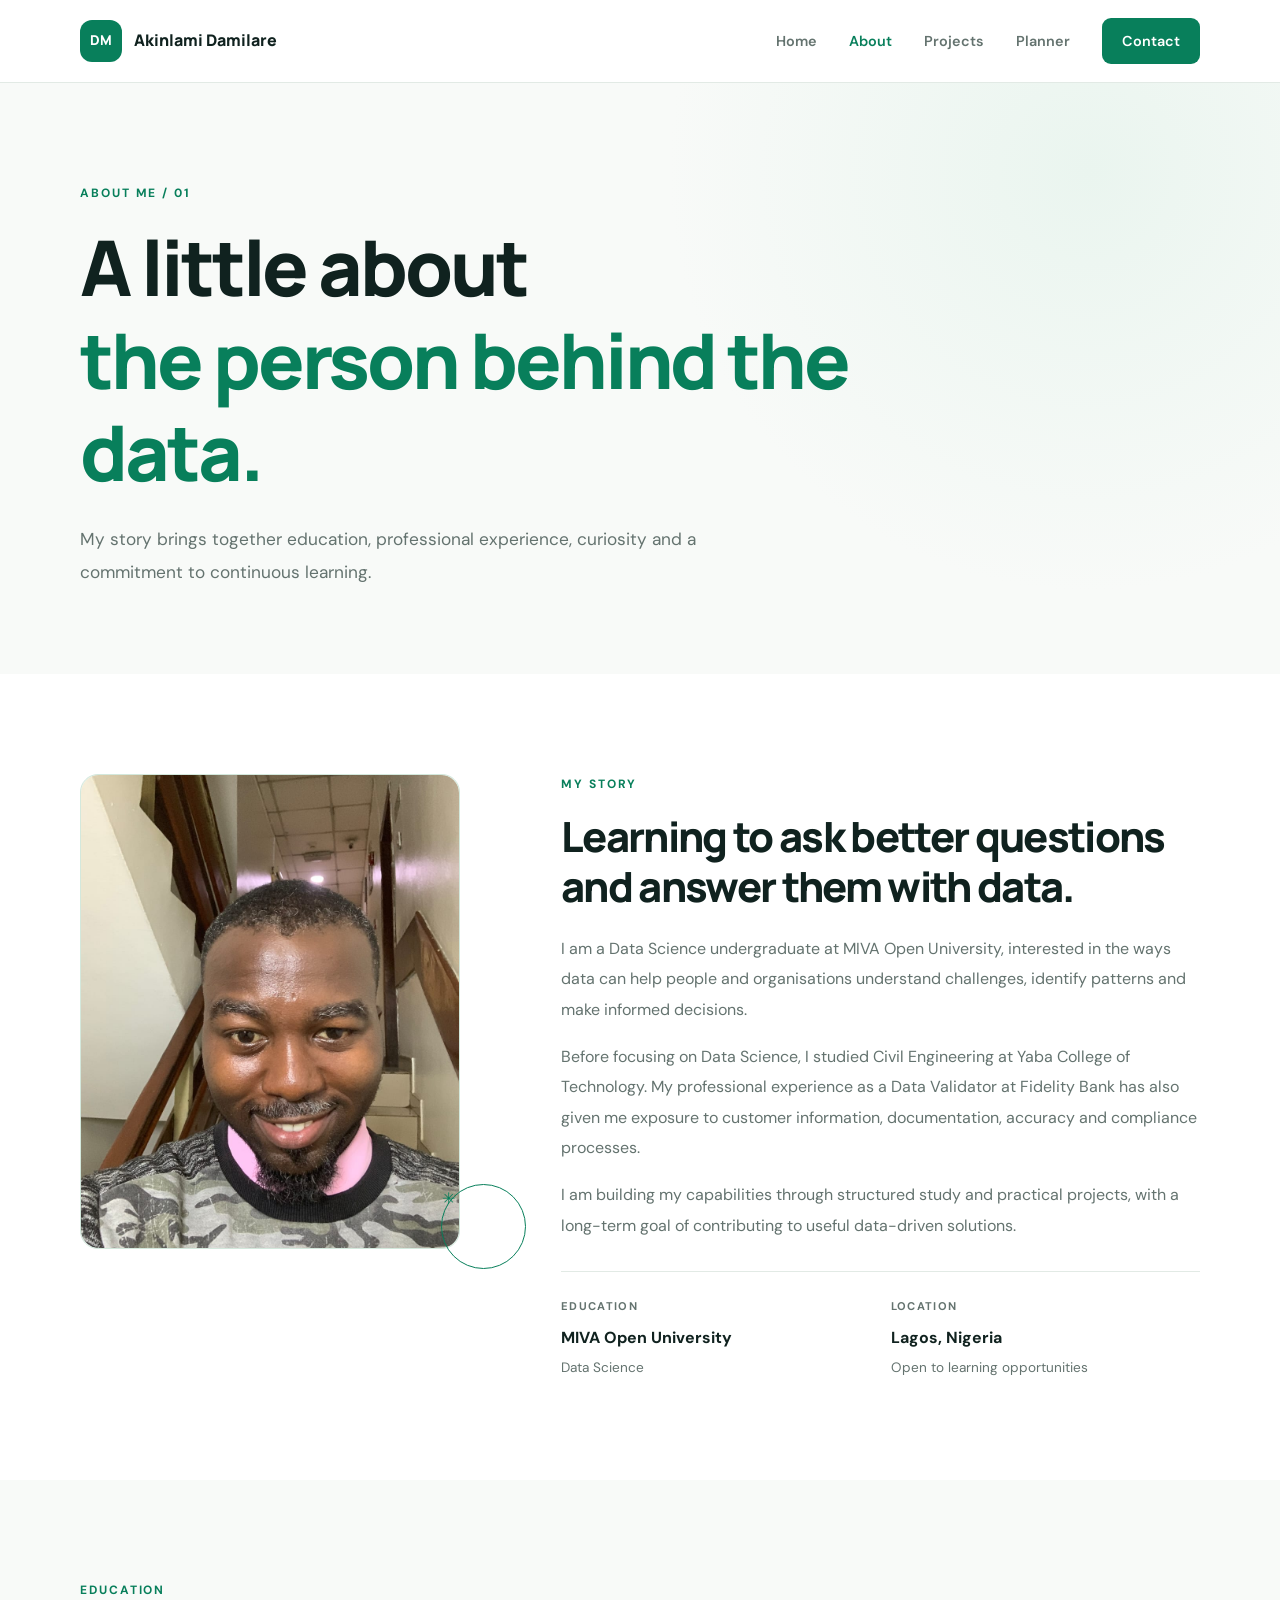
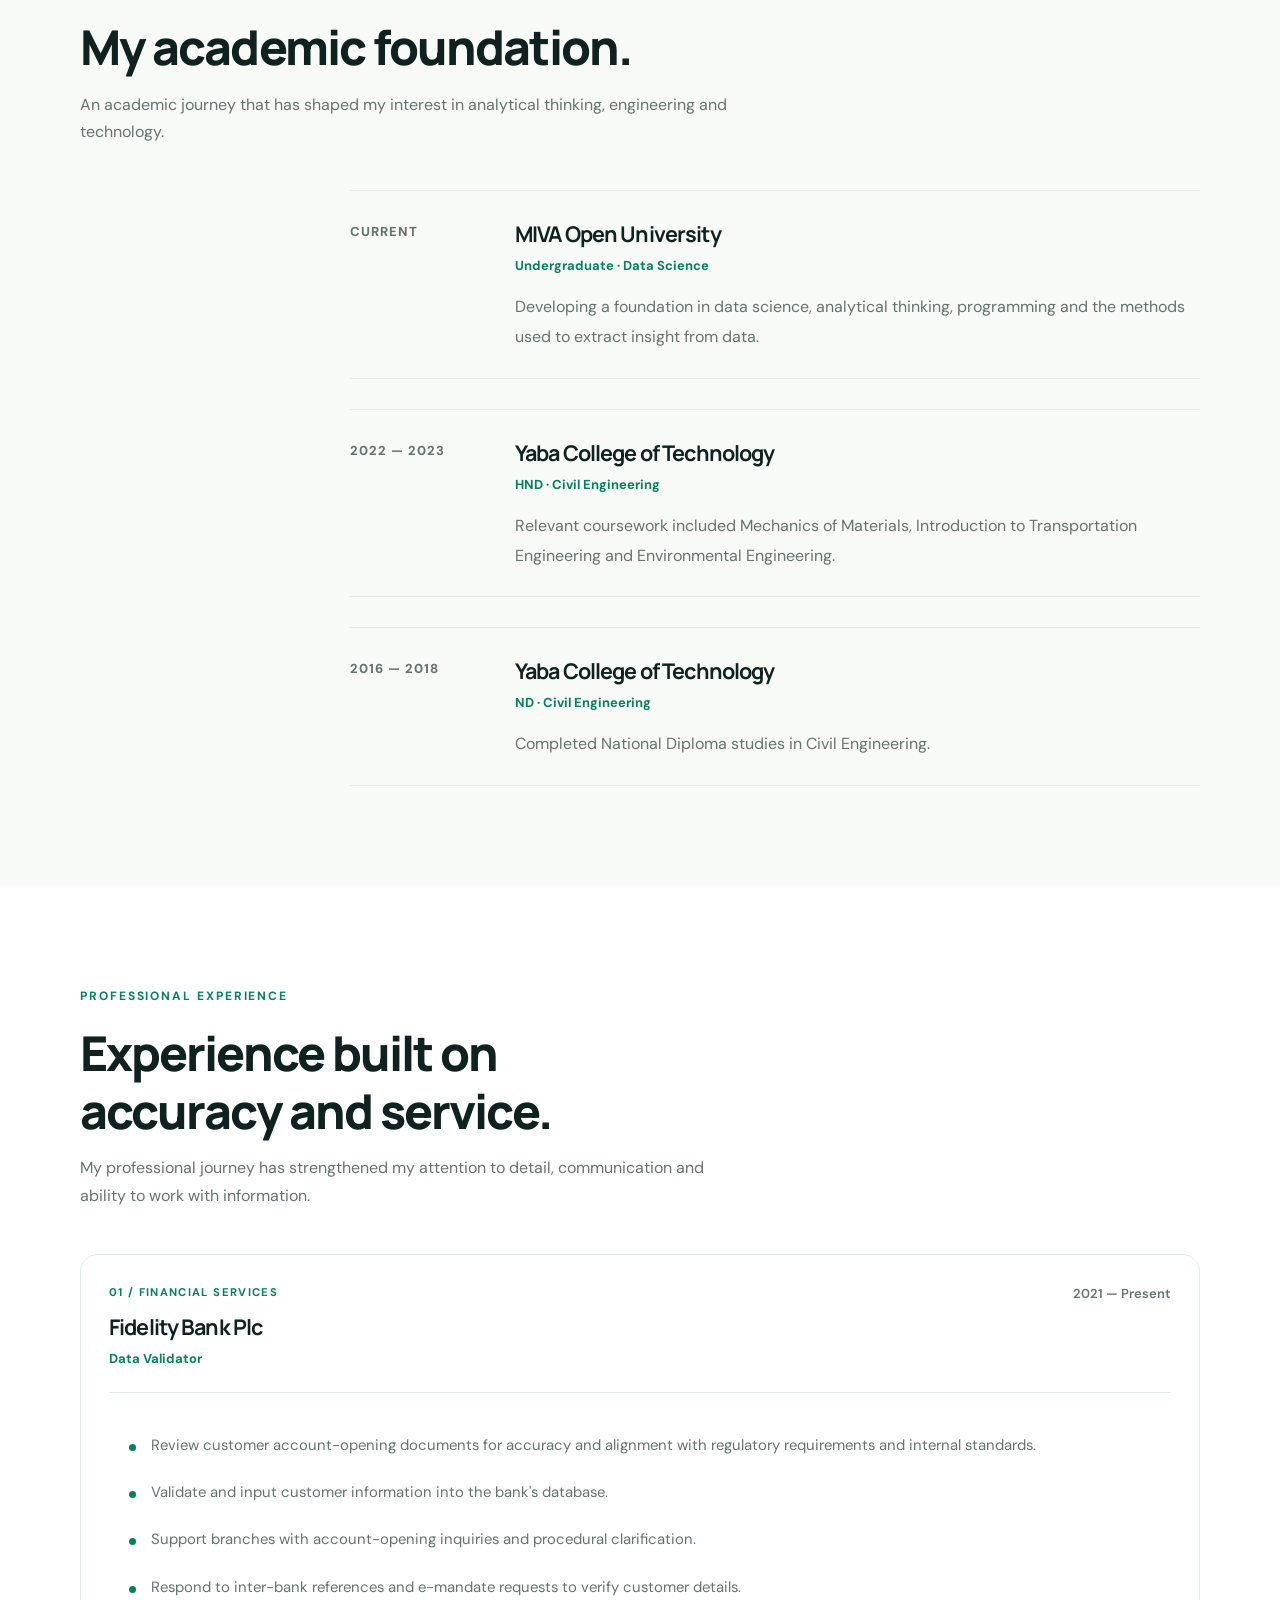
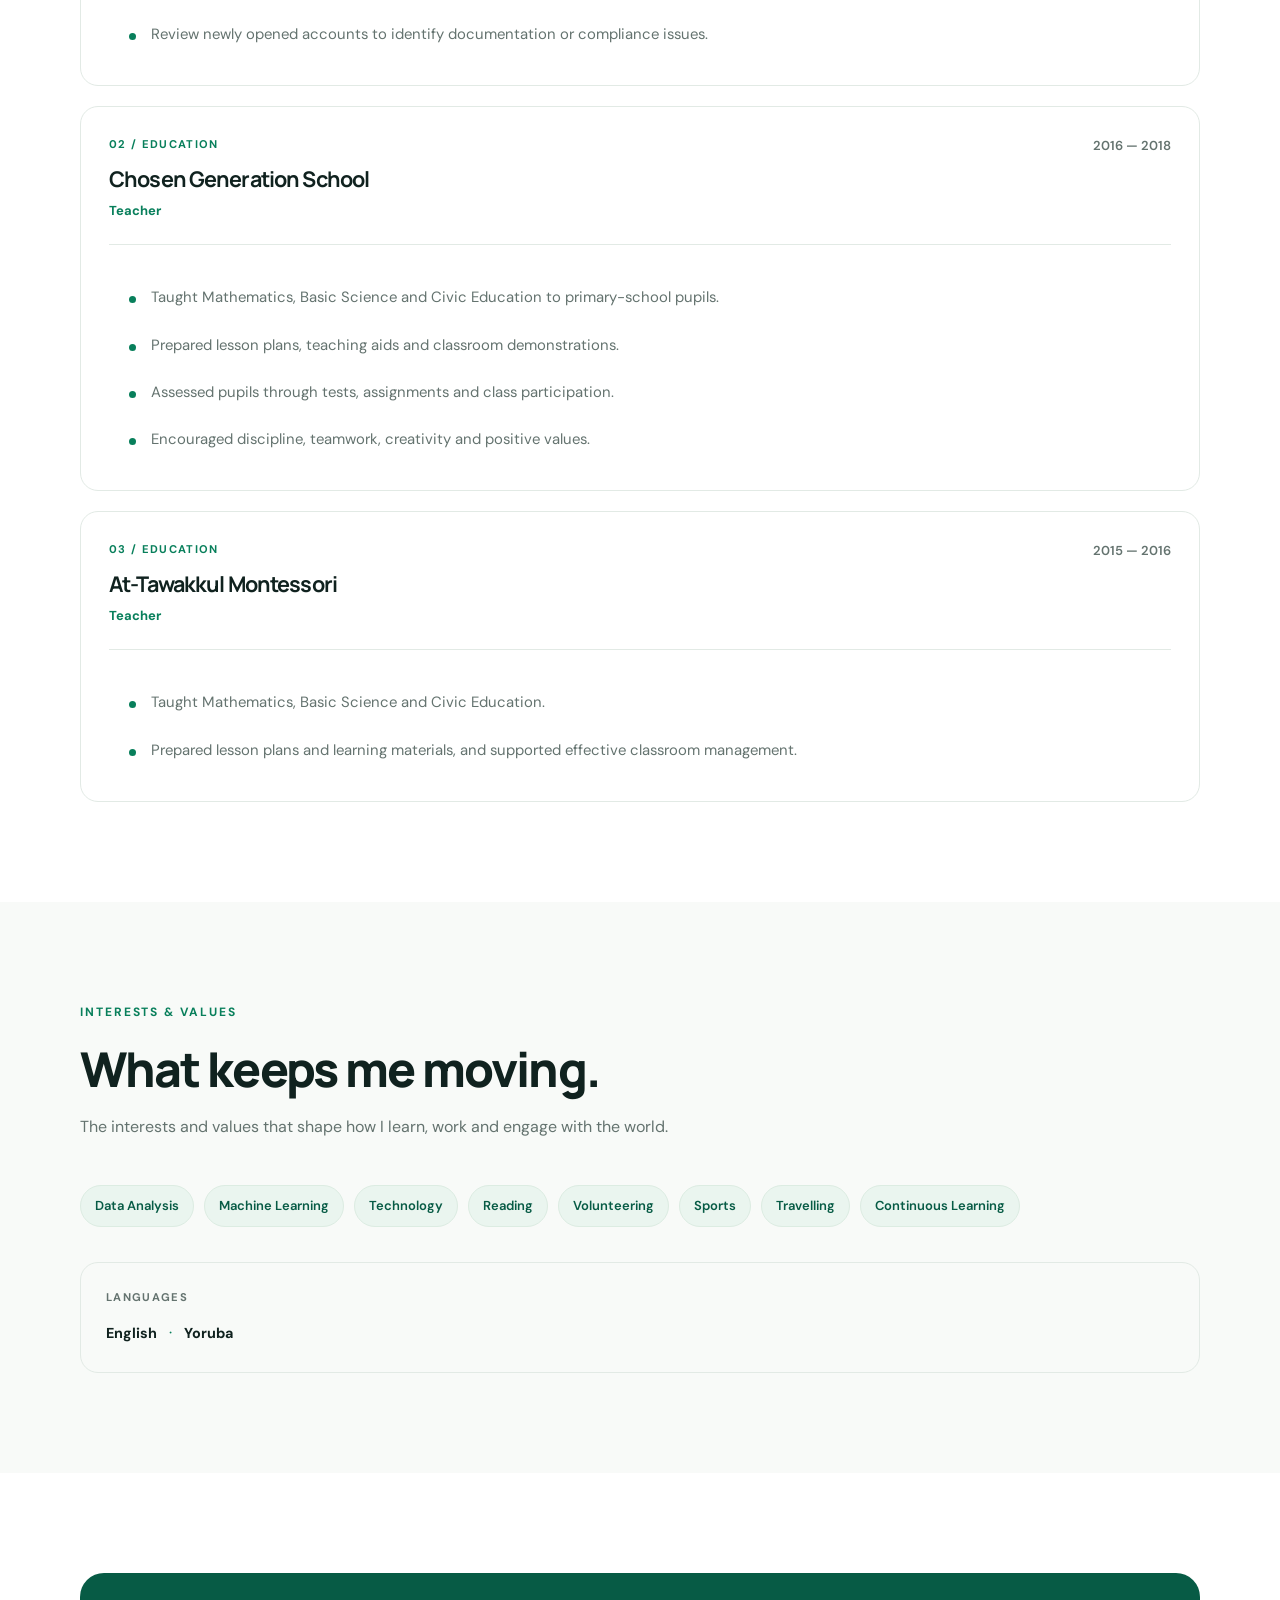
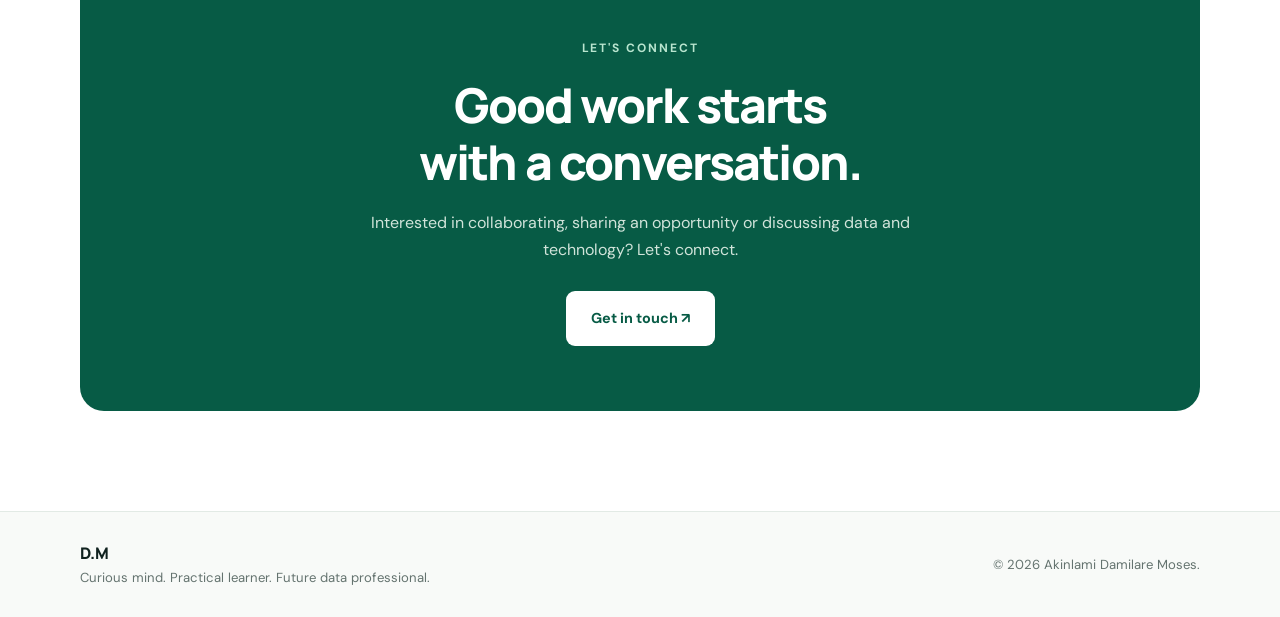
==== commit 98a41c94: "Portfolio" ====
--- a/about.html
+++ b/about.html
@@ -81,7 +81,7 @@
                 <p class="eyebrow">MY STORY</p>
 
                 <h2>
-                    Learning to ask better questions—and answer them with data.
+                    Learning to ask better questions and answer them with data.
                 </h2>
 
                 <p>
